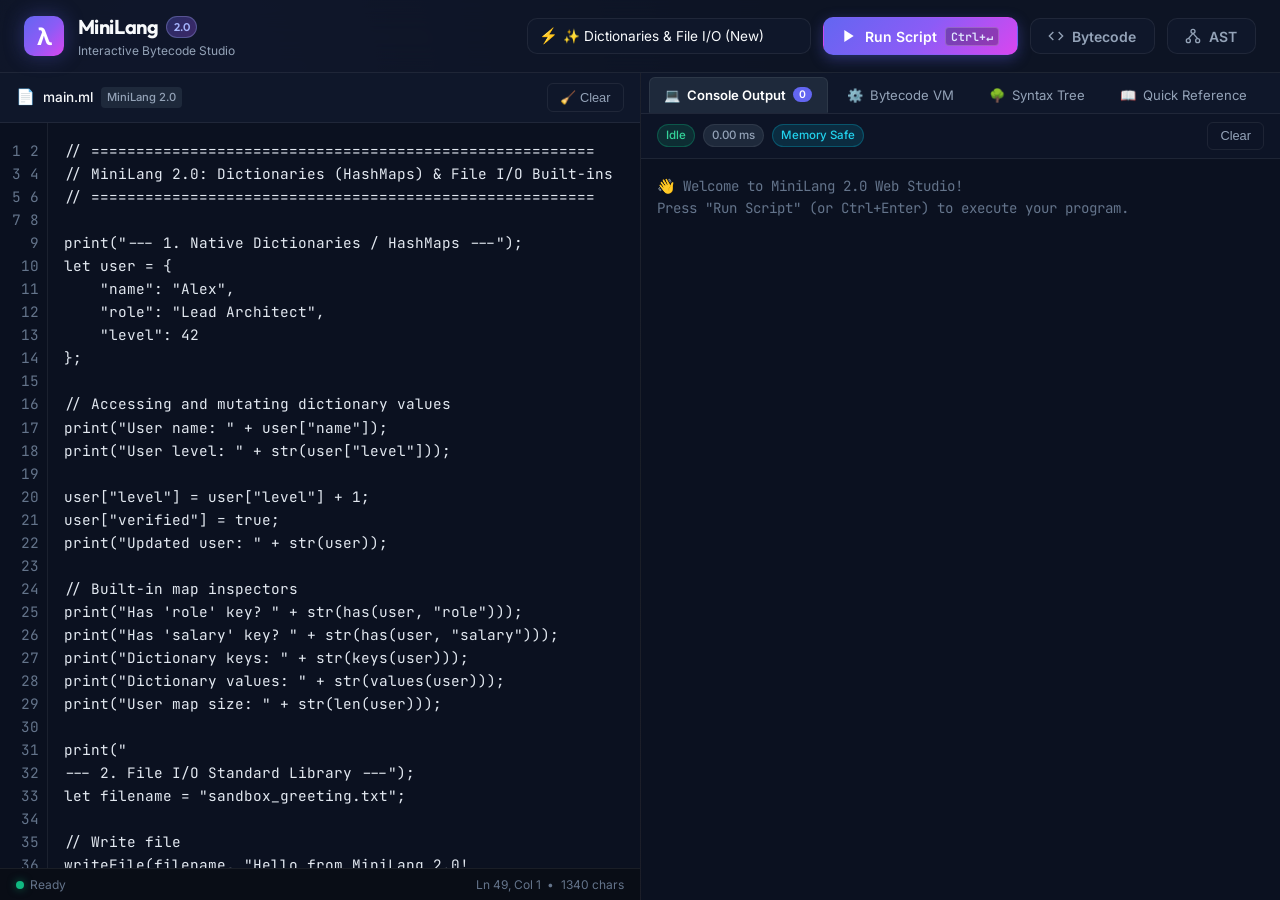
==== web/index.html @ 80417041 "Upgrade MiniLang 2.0: Compiler & VM pipeline, OOP, kid-friendly syntax, standard libraries, dictiona" ====
<!DOCTYPE html>
<html lang="en">
<head>
    <meta charset="UTF-8">
    <meta name="viewport" content="width=device-width, initial-scale=1.0">
    <title>MiniLang 2.0 Studio | Interactive Playground &amp; Visual VM</title>
    <meta name="description" content="Next-generation high-performance educational language playground. Featuring Python-like OOP, safe memory, kid-friendly English syntax, and bytecode VM.">
    <!-- Google Fonts -->
    <link rel="preconnect" href="https://fonts.googleapis.com">
    <link rel="preconnect" href="https://fonts.gstatic.com" crossorigin>
    <link href="https://fonts.googleapis.com/css2?family=Inter:wght@400;500;600;700&family=JetBrains+Mono:wght@400;500;600&family=Outfit:wght@500;600;700&display=swap" rel="stylesheet">
    <link rel="stylesheet" href="style.css">
</head>
<body>
    <div class="app-container">
        <!-- Header -->
        <header class="navbar">
            <div class="nav-brand">
                <div class="brand-icon">
                    <span>λ</span>
                </div>
                <div class="brand-info">
                    <span class="brand-title">MiniLang <span class="badge-version">2.0</span></span>
                    <span class="brand-subtitle">Interactive Bytecode Studio</span>
                </div>
            </div>

            <div class="nav-actions">
                <div class="preset-selector">
                    <label for="example-select" class="visually-hidden">Select Example</label>
                    <span class="selector-icon">⚡</span>
                    <select id="example-select" aria-label="Load code example">
                        <option value="dicts_fileio">✨ Dictionaries &amp; File I/O (New)</option>
                        <option value="try_catch">🛡️ Safe Try / Catch (New)</option>
                        <option value="multiline_str">📜 Multi-line Strings (New)</option>
                        <option value="kid_friendly">🧸 Kid-Friendly English Syntax</option>
                        <option value="oop_classes">🚀 Pythonic OOP &amp; Particles</option>
                        <option value="algorithms">⚡ High-Speed Algorithms &amp; Sort</option>
                        <option value="turtle_art">🎨 Turtle &amp; ASCII Canvas</option>
                    </select>
                </div>

                <button id="run-btn" class="btn btn-primary" title="Execute script (Ctrl+Enter)">
                    <svg class="btn-icon" viewBox="0 0 24 24" fill="currentColor">
                        <polygon points="5 3 19 12 5 21 5 3"></polygon>
                    </svg>
                    <span>Run Script</span>
                    <kbd class="shortcut-kbd">Ctrl+↵</kbd>
                </button>

                <button id="bytecode-btn" class="btn btn-secondary" title="Compile and view disassembled bytecode">
                    <svg class="btn-icon" viewBox="0 0 24 24" fill="none" stroke="currentColor" stroke-width="2">
                        <polyline points="16 18 22 12 16 6"></polyline>
                        <polyline points="8 6 2 12 8 18"></polyline>
                    </svg>
                    <span>Bytecode</span>
                </button>

                <button id="ast-btn" class="btn btn-secondary" title="View Abstract Syntax Tree">
                    <svg class="btn-icon" viewBox="0 0 24 24" fill="none" stroke="currentColor" stroke-width="2">
                        <circle cx="12" cy="5" r="3"></circle>
                        <circle cx="5" cy="19" r="3"></circle>
                        <circle cx="19" cy="19" r="3"></circle>
                        <line x1="12" y1="8" x2="5" y2="16"></line>
                        <line x1="12" y1="8" x2="19" y2="16"></line>
                    </svg>
                    <span>AST</span>
                </button>
            </div>
        </header>

        <!-- Main Workspace -->
        <main class="workspace">
            <!-- Left: Code Editor Pane -->
            <section class="editor-pane" aria-label="Code Editor">
                <div class="panel-header">
                    <div class="panel-title">
                        <span class="file-icon">📄</span>
                        <span id="active-filename">main.ml</span>
                        <span class="badge-lang">MiniLang 2.0</span>
                    </div>
                    <div class="panel-tools">
                        <button id="format-btn" class="icon-btn" title="Clear Code">
                            <span>🧹 Clear</span>
                        </button>
                    </div>
                </div>

                <div class="editor-wrapper">
                    <div class="line-numbers" id="line-numbers" aria-hidden="true">1</div>
                    <textarea id="code-editor" spellcheck="false" autocomplete="off" autocapitalize="off" placeholder="Write MiniLang code here..."></textarea>
                </div>

                <div class="editor-footer">
                    <div class="status-indicator">
                        <span class="status-dot"></span>
                        <span id="editor-status">Ready</span>
                    </div>
                    <div class="cursor-info">
                        <span id="cursor-pos">Ln 1, Col 1</span>
                        <span class="separator">•</span>
                        <span id="char-count">0 chars</span>
                    </div>
                </div>
            </section>

            <!-- Right: Output & Inspection Pane -->
            <section class="output-pane" aria-label="Console and Inspection">
                <div class="tab-bar">
                    <button class="tab-btn active" data-tab="console-view">
                        <span class="tab-icon">💻</span>
                        <span>Console Output</span>
                        <span id="output-badge" class="tab-badge">0</span>
                    </button>
                    <button class="tab-btn" data-tab="bytecode-view">
                        <span class="tab-icon">⚙️</span>
                        <span>Bytecode VM</span>
                    </button>
                    <button class="tab-btn" data-tab="ast-view">
                        <span class="tab-icon">🌳</span>
                        <span>Syntax Tree</span>
                    </button>
                    <button class="tab-btn" data-tab="cheat-view">
                        <span class="tab-icon">📖</span>
                        <span>Quick Reference</span>
                    </button>
                </div>

                <div class="tab-content">
                    <!-- Tab 1: Console View -->
                    <div id="console-view" class="tab-panel active">
                        <div class="console-toolbar">
                            <div class="metrics">
                                <span id="metric-status" class="metric-pill success">Idle</span>
                                <span id="metric-time" class="metric-pill">0.00 ms</span>
                                <span class="metric-pill info">Memory Safe</span>
                            </div>
                            <button id="clear-console-btn" class="icon-btn" title="Clear Console">
                                <span>Clear</span>
                            </button>
                        </div>
                        <pre id="console-output" class="terminal-view"><span class="terminal-intro">👋 Welcome to MiniLang 2.0 Web Studio!
Press "Run Script" (or Ctrl+Enter) to execute your program.</span></pre>
                    </div>

                    <!-- Tab 2: Bytecode Disassembly -->
                    <div id="bytecode-view" class="tab-panel">
                        <div class="console-toolbar">
                            <span class="panel-subtitle">Virtual Machine Instruction Disassembly</span>
                            <button id="copy-bytecode-btn" class="icon-btn" title="Copy Bytecode">Copy</button>
                        </div>
                        <pre id="bytecode-output" class="terminal-view code-font">// Click "Bytecode" or "Run" to view VM instructions.</pre>
                    </div>

                    <!-- Tab 3: AST View -->
                    <div id="ast-view" class="tab-panel">
                        <div class="console-toolbar">
                            <span class="panel-subtitle">Hierarchical Abstract Syntax Tree</span>
                            <button id="copy-ast-btn" class="icon-btn" title="Copy AST">Copy</button>
                        </div>
                        <pre id="ast-output" class="terminal-view code-font">// Click "AST" to inspect parsed AST statements.</pre>
                    </div>

                    <!-- Tab 4: Cheatsheet / Reference -->
                    <div id="cheat-view" class="tab-panel">
                        <div class="reference-content">
                            <h3>MiniLang 2.0 Syntax Quick Reference</h3>
                            <div class="reference-grid">
                                <div class="ref-card">
                                    <h4>Dictionaries (HashMaps)</h4>
                                    <code>let user = { "name": "Alice", "age": 20 };<br>user["role"] = "Admin";<br>print(has(user, "name"));<br>print(keys(user));</code>
                                    <button class="insert-snippet-btn" data-snippet="let user = { &quot;name&quot;: &quot;Alice&quot;, &quot;score&quot;: 100 };&#10;user[&quot;rank&quot;] = &quot;Pro&quot;;&#10;print(&quot;User keys: &quot; + str(keys(user)));&#10;print(&quot;Score: &quot; + str(user[&quot;score&quot;]));">Insert</button>
                                </div>

                                <div class="ref-card">
                                    <h4>Try / Catch Exception Handling</h4>
                                    <code>try {<br>&nbsp;&nbsp;let x = 10 / 0;<br>} catch (err) {<br>&nbsp;&nbsp;print("Caught error: " + err);<br>}</code>
                                    <button class="insert-snippet-btn" data-snippet="try {&#10;    let res = 10 / 0;&#10;} catch (e) {&#10;    print(&quot;Successfully caught error: &quot; + e);&#10;}">Insert</button>
                                </div>

                                <div class="ref-card">
                                    <h4>Multi-line Strings</h4>
                                    <code>let banner = """<br>╔═════════════════╗<br>║ MiniLang 2.0    ║<br>╚═════════════════╝<br>""";<br>print(banner);</code>
                                    <button class="insert-snippet-btn" data-snippet="let art = &quot;&quot;&quot;&#10;  /\_/\  &#10; ( o.o ) &#10;  > ^ <  &#10;&quot;&quot;&quot;;&#10;print(art);">Insert</button>
                                </div>

                                <div class="ref-card">
                                    <h4>Kid-Friendly English Syntax</h4>
                                    <code>let count = 0;<br>add 5 to count;<br>multiply count by 2;<br>repeat 3 times {<br>&nbsp;&nbsp;say "Hello!";<br>}</code>
                                    <button class="insert-snippet-btn" data-snippet="let score = 10;&#10;add 5 to score;&#10;multiply score by 2;&#10;show &quot;Final score: &quot; + str(score);&#10;repeat 3 times {&#10;    say &quot;MiniLang is fun!&quot;;&#10;}">Insert</button>
                                </div>

                                <div class="ref-card">
                                    <h4>Object-Oriented Classes</h4>
                                    <code>class Point {<br>&nbsp;&nbsp;init(x, y) {<br>&nbsp;&nbsp;&nbsp;&nbsp;this.x = x;<br>&nbsp;&nbsp;&nbsp;&nbsp;this.y = y;<br>&nbsp;&nbsp;}<br>&nbsp;&nbsp;show() {<br>&nbsp;&nbsp;&nbsp;&nbsp;print("(" + str(this.x) + ")");<br>&nbsp;&nbsp;}<br>}</code>
                                    <button class="insert-snippet-btn" data-snippet="class Robot {&#10;    init(name) {&#10;        this.name = name;&#10;        this.battery = 100;&#10;    }&#10;    work() {&#10;        this.battery = this.battery - 20;&#10;        print(this.name + &quot; worked! Battery: &quot; + str(this.battery));&#10;    }&#10;}&#10;let r = Robot(&quot;Robo1&quot;);&#10;r.work();">Insert</button>
                                </div>

                                <div class="ref-card">
                                    <h4>File I/O Built-ins</h4>
                                    <code>writeFile("test.txt", "Hello!");<br>let content = readFile("test.txt");<br>appendFile("test.txt", " World");<br>deleteFile("test.txt");</code>
                                    <button class="insert-snippet-btn" data-snippet="writeFile(&quot;demo.txt&quot;, &quot;Hello from MiniLang 2.0!\n&quot;);&#10;appendFile(&quot;demo.txt&quot;, &quot;Appended line.\n&quot;);&#10;print(readFile(&quot;demo.txt&quot;));&#10;deleteFile(&quot;demo.txt&quot;);">Insert</button>
                                </div>
                            </div>
                        </div>
                    </div>
                </div>
            </section>
        </main>
    </div>

    <script src="app.js"></script>
</body>
</html>
---- web/style.css ----
/* ==========================================================================
   MiniLang 2.0 Web Studio - Premium Modern Dark Design System
   Vanilla CSS with CSS Variables & Glassmorphism
   ========================================================================== */

:root {
    --bg-base: #090d16;
    --bg-surface: #0f172a;
    --bg-elevated: #1e293b;
    --bg-card: rgba(30, 41, 59, 0.7);
    --bg-glass: rgba(15, 23, 42, 0.75);

    --border-subtle: rgba(255, 255, 255, 0.07);
    --border-highlight: rgba(99, 102, 241, 0.35);

    --text-primary: #f8fafc;
    --text-secondary: #94a3b8;
    --text-muted: #64748b;

    --accent-primary: #6366f1;
    --accent-hover: #4f46e5;
    --accent-gradient: linear-gradient(135deg, #6366f1 0%, #8b5cf6 50%, #d946ef 100%);
    --accent-glow: rgba(99, 102, 241, 0.35);

    --color-success: #10b981;
    --color-warning: #f59e0b;
    --color-danger: #ef4444;
    --color-info: #06b6d4;

    --font-ui: 'Inter', -apple-system, BlinkMacSystemFont, 'Segoe UI', Roboto, sans-serif;
    --font-heading: 'Outfit', var(--font-ui);
    --font-code: 'JetBrains Mono', 'Fira Code', Menlo, Consolas, monospace;

    --radius-sm: 6px;
    --radius-md: 10px;
    --radius-lg: 14px;

    --transition-fast: 0.15s ease;
    --transition-normal: 0.25s cubic-bezier(0.4, 0, 0.2, 1);
}

* {
    box-sizing: border-box;
    margin: 0;
    padding: 0;
}

body {
    background-color: var(--bg-base);
    color: var(--text-primary);
    font-family: var(--font-ui);
    min-height: 100vh;
    display: flex;
    flex-direction: column;
    overflow-x: hidden;
    line-height: 1.5;
    -webkit-font-smoothing: antialiased;
}

.visually-hidden {
    position: absolute;
    width: 1px;
    height: 1px;
    padding: 0;
    margin: -1px;
    overflow: hidden;
    clip: rect(0, 0, 0, 0);
    border: 0;
}

/* App Container */
.app-container {
    display: flex;
    flex-direction: column;
    height: 100vh;
    background: radial-gradient(circle at 15% 10%, rgba(99, 102, 241, 0.12) 0%, transparent 45%),
                radial-gradient(circle at 85% 90%, rgba(217, 70, 239, 0.08) 0%, transparent 40%);
}

/* Navbar */
.navbar {
    display: flex;
    justify-content: space-between;
    align-items: center;
    padding: 0.75rem 1.5rem;
    background-color: var(--bg-glass);
    backdrop-filter: blur(16px);
    border-bottom: 1px solid var(--border-subtle);
    z-index: 100;
}

.nav-brand {
    display: flex;
    align-items: center;
    gap: 0.85rem;
}

.brand-icon {
    width: 40px;
    height: 40px;
    background: var(--accent-gradient);
    border-radius: var(--radius-md);
    display: flex;
    align-items: center;
    justify-content: center;
    box-shadow: 0 0 20px var(--accent-glow);
}

.brand-icon span {
    font-size: 1.5rem;
    font-weight: 700;
    color: #fff;
    font-family: var(--font-heading);
}

.brand-info {
    display: flex;
    flex-direction: column;
}

.brand-title {
    font-family: var(--font-heading);
    font-weight: 700;
    font-size: 1.25rem;
    letter-spacing: -0.02em;
    display: flex;
    align-items: center;
    gap: 0.5rem;
}

.badge-version {
    font-size: 0.7rem;
    font-weight: 600;
    padding: 2px 7px;
    border-radius: 12px;
    background: linear-gradient(135deg, rgba(99, 102, 241, 0.3), rgba(168, 85, 247, 0.3));
    color: #a5b4fc;
    border: 1px solid rgba(165, 180, 252, 0.3);
}

.brand-subtitle {
    font-size: 0.75rem;
    color: var(--text-secondary);
}

.nav-actions {
    display: flex;
    align-items: center;
    gap: 0.75rem;
}

/* Selector dropdown */
.preset-selector {
    position: relative;
    display: flex;
    align-items: center;
}

.selector-icon {
    position: absolute;
    left: 12px;
    pointer-events: none;
    font-size: 0.95rem;
}

#example-select {
    appearance: none;
    background-color: var(--bg-surface);
    border: 1px solid var(--border-subtle);
    color: var(--text-primary);
    padding: 0.55rem 2.2rem 0.55rem 2.2rem;
    border-radius: var(--radius-md);
    font-size: 0.85rem;
    font-family: var(--font-ui);
    cursor: pointer;
    outline: none;
    transition: var(--transition-fast);
}

#example-select:hover, #example-select:focus {
    border-color: var(--accent-primary);
    box-shadow: 0 0 10px var(--accent-glow);
}

/* Buttons */
.btn {
    display: inline-flex;
    align-items: center;
    gap: 0.5rem;
    padding: 0.55rem 1.1rem;
    border-radius: var(--radius-md);
    font-size: 0.875rem;
    font-weight: 600;
    font-family: var(--font-ui);
    cursor: pointer;
    border: 1px solid transparent;
    transition: var(--transition-normal);
    outline: none;
}

.btn-icon {
    width: 16px;
    height: 16px;
}

.btn-primary {
    background: var(--accent-gradient);
    color: #ffffff;
    box-shadow: 0 4px 14px rgba(99, 102, 241, 0.35);
}

.btn-primary:hover {
    transform: translateY(-1px);
    box-shadow: 0 6px 20px rgba(99, 102, 241, 0.5);
}

.btn-primary:active {
    transform: translateY(0);
}

.shortcut-kbd {
    background: rgba(0, 0, 0, 0.25);
    border: 1px solid rgba(255, 255, 255, 0.2);
    border-radius: 4px;
    padding: 1px 5px;
    font-size: 0.72rem;
    font-family: var(--font-code);
    color: #e0e7ff;
}

.btn-secondary {
    background-color: var(--bg-surface);
    color: var(--text-secondary);
    border-color: var(--border-subtle);
}

.btn-secondary:hover {
    background-color: var(--bg-elevated);
    color: var(--text-primary);
    border-color: rgba(255, 255, 255, 0.15);
}

.icon-btn {
    background: transparent;
    border: 1px solid var(--border-subtle);
    color: var(--text-secondary);
    padding: 0.35rem 0.75rem;
    border-radius: var(--radius-sm);
    font-size: 0.8rem;
    cursor: pointer;
    transition: var(--transition-fast);
}

.icon-btn:hover {
    background: var(--bg-elevated);
    color: var(--text-primary);
}

/* Workspace Layout */
.workspace {
    display: grid;
    grid-template-columns: 1fr 1fr;
    flex: 1;
    overflow: hidden;
    gap: 1px;
    background-color: var(--border-subtle);
}

/* Panels */
.editor-pane, .output-pane {
    display: flex;
    flex-direction: column;
    background-color: var(--bg-surface);
    overflow: hidden;
}

.panel-header {
    display: flex;
    justify-content: space-between;
    align-items: center;
    padding: 0.65rem 1rem;
    background-color: var(--bg-surface);
    border-bottom: 1px solid var(--border-subtle);
}

.panel-title {
    display: flex;
    align-items: center;
    gap: 0.5rem;
    font-size: 0.85rem;
    font-weight: 500;
}

.file-icon {
    font-size: 0.95rem;
}

.badge-lang {
    background-color: var(--bg-elevated);
    color: var(--text-secondary);
    font-size: 0.7rem;
    padding: 2px 6px;
    border-radius: 4px;
}

/* Editor Wrapper */
.editor-wrapper {
    display: flex;
    flex: 1;
    overflow: hidden;
    position: relative;
    background-color: #0b1120;
}

.line-numbers {
    width: 48px;
    padding: 1rem 0.5rem;
    text-align: right;
    font-family: var(--font-code);
    font-size: 0.9rem;
    line-height: 1.6;
    color: var(--text-muted);
    background-color: rgba(11, 17, 32, 0.8);
    border-right: 1px solid var(--border-subtle);
    user-select: none;
    overflow-y: hidden;
}

#code-editor {
    flex: 1;
    border: none;
    outline: none;
    resize: none;
    padding: 1rem;
    font-family: var(--font-code);
    font-size: 0.9rem;
    line-height: 1.6;
    background-color: transparent;
    color: #e2e8f0;
    white-space: pre;
    tab-size: 4;
    overflow: auto;
}

.editor-footer {
    display: flex;
    justify-content: space-between;
    align-items: center;
    padding: 0.4rem 1rem;
    background-color: var(--bg-base);
    border-top: 1px solid var(--border-subtle);
    font-size: 0.75rem;
    color: var(--text-muted);
}

.status-indicator {
    display: flex;
    align-items: center;
    gap: 0.4rem;
}

.status-dot {
    width: 8px;
    height: 8px;
    border-radius: 50%;
    background-color: var(--color-success);
    box-shadow: 0 0 8px rgba(16, 185, 129, 0.5);
}

.cursor-info {
    display: flex;
    align-items: center;
    gap: 0.4rem;
}

/* Tab Bar */
.tab-bar {
    display: flex;
    background-color: var(--bg-surface);
    border-bottom: 1px solid var(--border-subtle);
    padding: 0.25rem 0.5rem 0 0.5rem;
    gap: 0.25rem;
}

.tab-btn {
    display: flex;
    align-items: center;
    gap: 0.45rem;
    padding: 0.55rem 0.9rem;
    background: transparent;
    border: 1px solid transparent;
    border-bottom: none;
    border-radius: var(--radius-sm) var(--radius-sm) 0 0;
    color: var(--text-secondary);
    font-size: 0.82rem;
    font-family: var(--font-ui);
    cursor: pointer;
    transition: var(--transition-fast);
}

.tab-btn:hover {
    color: var(--text-primary);
    background-color: rgba(255, 255, 255, 0.03);
}

.tab-btn.active {
    color: #ffffff;
    background-color: var(--bg-elevated);
    border-color: var(--border-subtle);
    border-bottom: 1px solid var(--bg-elevated);
    font-weight: 600;
}

.tab-badge {
    background-color: var(--accent-primary);
    color: #fff;
    font-size: 0.65rem;
    padding: 1px 6px;
    border-radius: 10px;
}

/* Tab Content Panels */
.tab-content {
    flex: 1;
    overflow: hidden;
    position: relative;
    background-color: #0b1120;
}

.tab-panel {
    display: none;
    flex-direction: column;
    height: 100%;
    overflow: hidden;
}

.tab-panel.active {
    display: flex;
}

.console-toolbar {
    display: flex;
    justify-content: space-between;
    align-items: center;
    padding: 0.5rem 1rem;
    background-color: rgba(15, 23, 42, 0.6);
    border-bottom: 1px solid var(--border-subtle);
}

.panel-subtitle {
    font-size: 0.8rem;
    color: var(--text-secondary);
}

.metrics {
    display: flex;
    gap: 0.5rem;
}

.metric-pill {
    font-size: 0.72rem;
    font-weight: 500;
    padding: 2px 8px;
    border-radius: 12px;
    background-color: var(--bg-elevated);
    color: var(--text-secondary);
    border: 1px solid var(--border-subtle);
}

.metric-pill.success {
    background-color: rgba(16, 185, 129, 0.15);
    color: #34d399;
    border-color: rgba(16, 185, 129, 0.3);
}

.metric-pill.error {
    background-color: rgba(239, 68, 68, 0.15);
    color: #f87171;
    border-color: rgba(239, 68, 68, 0.3);
}

.metric-pill.info {
    background-color: rgba(6, 182, 212, 0.15);
    color: #22d3ee;
    border-color: rgba(6, 182, 212, 0.3);
}

/* Terminal & Code Views */
.terminal-view {
    flex: 1;
    padding: 1rem;
    margin: 0;
    font-family: var(--font-code);
    font-size: 0.88rem;
    line-height: 1.6;
    overflow-y: auto;
    color: #e2e8f0;
    white-space: pre-wrap;
    word-break: break-word;
}

.terminal-intro {
    color: var(--text-muted);
}

.terminal-success {
    color: #38bdf8;
}

.terminal-error {
    color: #f87171;
    background-color: rgba(239, 68, 68, 0.1);
    padding: 0.5rem;
    border-radius: var(--radius-sm);
    border-left: 3px solid #ef4444;
}

/* Reference Content */
.reference-content {
    flex: 1;
    padding: 1.25rem;
    overflow-y: auto;
}

.reference-content h3 {
    font-family: var(--font-heading);
    font-size: 1.15rem;
    margin-bottom: 1rem;
    color: var(--text-primary);
}

.reference-grid {
    display: grid;
    grid-template-columns: repeat(auto-fill, minmax(260px, 1fr));
    gap: 1rem;
}

.ref-card {
    background-color: var(--bg-card);
    border: 1px solid var(--border-subtle);
    border-radius: var(--radius-md);
    padding: 1rem;
    display: flex;
    flex-direction: column;
    justify-content: space-between;
    transition: var(--transition-fast);
}

.ref-card:hover {
    border-color: var(--border-highlight);
    transform: translateY(-2px);
    box-shadow: 0 4px 12px rgba(0, 0, 0, 0.2);
}

.ref-card h4 {
    font-size: 0.9rem;
    color: #a5b4fc;
    margin-bottom: 0.5rem;
}

.ref-card code {
    display: block;
    font-family: var(--font-code);
    font-size: 0.78rem;
    line-height: 1.5;
    background-color: rgba(11, 17, 32, 0.9);
    padding: 0.6rem;
    border-radius: var(--radius-sm);
    color: #cbd5e1;
    margin-bottom: 0.75rem;
}

.insert-snippet-btn {
    align-self: flex-start;
    background-color: var(--bg-elevated);
    border: 1px solid var(--border-subtle);
    color: var(--text-secondary);
    padding: 0.3rem 0.7rem;
    border-radius: var(--radius-sm);
    font-size: 0.75rem;
    font-weight: 500;
    cursor: pointer;
    transition: var(--transition-fast);
}

.insert-snippet-btn:hover {
    background-color: var(--accent-primary);
    color: #fff;
    border-color: var(--accent-primary);
}

/* Responsive adjustments */
@media (max-width: 900px) {
    .workspace {
        grid-template-columns: 1fr;
        grid-template-rows: 1fr 1fr;
    }
}
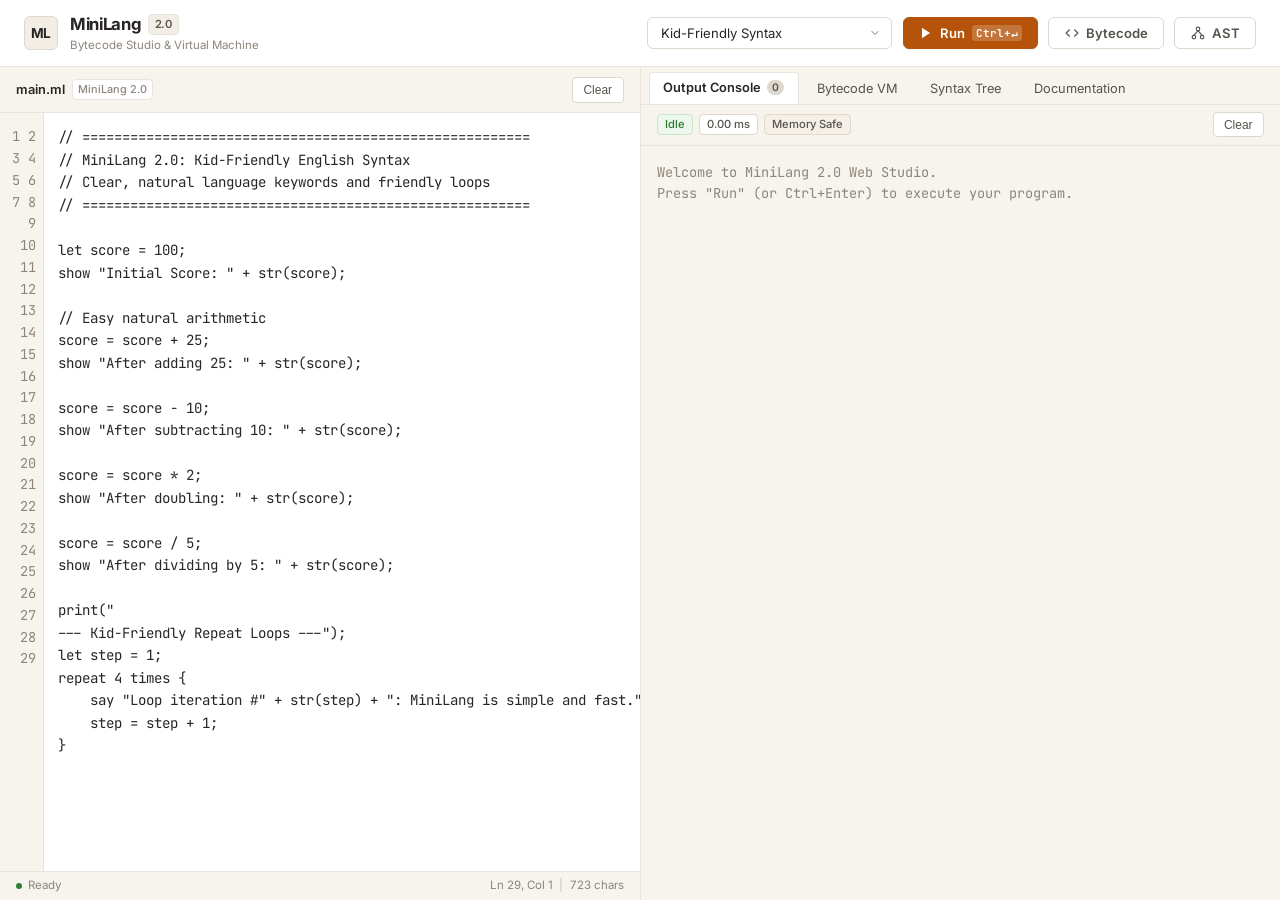
==== commit 573608ad: "Refactor Web Studio UI: soft light warm palette, flat colors, removed emojis and dictionaries dropdo" ====
--- a/web/index.html
+++ b/web/index.html
@@ -3,12 +3,12 @@
 <head>
     <meta charset="UTF-8">
     <meta name="viewport" content="width=device-width, initial-scale=1.0">
-    <title>MiniLang 2.0 Studio | Interactive Playground &amp; Visual VM</title>
-    <meta name="description" content="Next-generation high-performance educational language playground. Featuring Python-like OOP, safe memory, kid-friendly English syntax, and bytecode VM.">
+    <title>MiniLang 2.0 Studio | Language Workbench &amp; Virtual Machine</title>
+    <meta name="description" content="Professional lightweight programming language workbench. Features bytecode compiler, stack virtual machine, object-oriented runtime, and interactive editor.">
     <!-- Google Fonts -->
     <link rel="preconnect" href="https://fonts.googleapis.com">
     <link rel="preconnect" href="https://fonts.gstatic.com" crossorigin>
-    <link href="https://fonts.googleapis.com/css2?family=Inter:wght@400;500;600;700&family=JetBrains+Mono:wght@400;500;600&family=Outfit:wght@500;600;700&display=swap" rel="stylesheet">
+    <link href="https://fonts.googleapis.com/css2?family=Inter:wght@400;500;600;700&family=JetBrains+Mono:wght@400;500;600&display=swap" rel="stylesheet">
     <link rel="stylesheet" href="style.css">
 </head>
 <body>
@@ -17,26 +17,24 @@
         <header class="navbar">
             <div class="nav-brand">
                 <div class="brand-icon">
-                    <span>λ</span>
+                    <span>ML</span>
                 </div>
                 <div class="brand-info">
                     <span class="brand-title">MiniLang <span class="badge-version">2.0</span></span>
-                    <span class="brand-subtitle">Interactive Bytecode Studio</span>
+                    <span class="brand-subtitle">Bytecode Studio &amp; Virtual Machine</span>
                 </div>
             </div>
 
             <div class="nav-actions">
                 <div class="preset-selector">
                     <label for="example-select" class="visually-hidden">Select Example</label>
-                    <span class="selector-icon">⚡</span>
                     <select id="example-select" aria-label="Load code example">
-                        <option value="dicts_fileio">✨ Dictionaries &amp; File I/O (New)</option>
-                        <option value="try_catch">🛡️ Safe Try / Catch (New)</option>
-                        <option value="multiline_str">📜 Multi-line Strings (New)</option>
-                        <option value="kid_friendly">🧸 Kid-Friendly English Syntax</option>
-                        <option value="oop_classes">🚀 Pythonic OOP &amp; Particles</option>
-                        <option value="algorithms">⚡ High-Speed Algorithms &amp; Sort</option>
-                        <option value="turtle_art">🎨 Turtle &amp; ASCII Canvas</option>
+                        <option value="kid_friendly">Kid-Friendly Syntax</option>
+                        <option value="oop_classes">Object-Oriented Classes</option>
+                        <option value="algorithms">High-Speed Algorithms</option>
+                        <option value="try_catch">Exception Handling (Try / Catch)</option>
+                        <option value="multiline_str">Multi-line Strings</option>
+                        <option value="turtle_art">ASCII Canvas &amp; Shapes</option>
                     </select>
                 </div>
 
@@ -44,7 +42,7 @@
                     <svg class="btn-icon" viewBox="0 0 24 24" fill="currentColor">
                         <polygon points="5 3 19 12 5 21 5 3"></polygon>
                     </svg>
-                    <span>Run Script</span>
+                    <span>Run</span>
                     <kbd class="shortcut-kbd">Ctrl+↵</kbd>
                 </button>
 
@@ -75,13 +73,12 @@
             <section class="editor-pane" aria-label="Code Editor">
                 <div class="panel-header">
                     <div class="panel-title">
-                        <span class="file-icon">📄</span>
-                        <span id="active-filename">main.ml</span>
+                        <span class="file-label">main.ml</span>
                         <span class="badge-lang">MiniLang 2.0</span>
                     </div>
                     <div class="panel-tools">
                         <button id="format-btn" class="icon-btn" title="Clear Code">
-                            <span>🧹 Clear</span>
+                            <span>Clear</span>
                         </button>
                     </div>
                 </div>
@@ -98,7 +95,7 @@
                     </div>
                     <div class="cursor-info">
                         <span id="cursor-pos">Ln 1, Col 1</span>
-                        <span class="separator">•</span>
+                        <span class="separator">|</span>
                         <span id="char-count">0 chars</span>
                     </div>
                 </div>
@@ -108,21 +105,17 @@
             <section class="output-pane" aria-label="Console and Inspection">
                 <div class="tab-bar">
                     <button class="tab-btn active" data-tab="console-view">
-                        <span class="tab-icon">💻</span>
-                        <span>Console Output</span>
+                        <span>Output Console</span>
                         <span id="output-badge" class="tab-badge">0</span>
                     </button>
                     <button class="tab-btn" data-tab="bytecode-view">
-                        <span class="tab-icon">⚙️</span>
                         <span>Bytecode VM</span>
                     </button>
                     <button class="tab-btn" data-tab="ast-view">
-                        <span class="tab-icon">🌳</span>
                         <span>Syntax Tree</span>
                     </button>
                     <button class="tab-btn" data-tab="cheat-view">
-                        <span class="tab-icon">📖</span>
-                        <span>Quick Reference</span>
+                        <span>Documentation</span>
                     </button>
                 </div>
 
@@ -139,8 +132,8 @@
                                 <span>Clear</span>
                             </button>
                         </div>
-                        <pre id="console-output" class="terminal-view"><span class="terminal-intro">👋 Welcome to MiniLang 2.0 Web Studio!
-Press "Run Script" (or Ctrl+Enter) to execute your program.</span></pre>
+                        <pre id="console-output" class="terminal-view"><span class="terminal-intro">Welcome to MiniLang 2.0 Web Studio.
+Press "Run" (or Ctrl+Enter) to execute your program.</span></pre>
                     </div>
 
                     <!-- Tab 2: Bytecode Disassembly -->
@@ -164,42 +157,42 @@
                     <!-- Tab 4: Cheatsheet / Reference -->
                     <div id="cheat-view" class="tab-panel">
                         <div class="reference-content">
-                            <h3>MiniLang 2.0 Syntax Quick Reference</h3>
+                            <h3>MiniLang 2.0 Syntax Reference</h3>
                             <div class="reference-grid">
                                 <div class="ref-card">
-                                    <h4>Dictionaries (HashMaps)</h4>
-                                    <code>let user = { "name": "Alice", "age": 20 };<br>user["role"] = "Admin";<br>print(has(user, "name"));<br>print(keys(user));</code>
-                                    <button class="insert-snippet-btn" data-snippet="let user = { &quot;name&quot;: &quot;Alice&quot;, &quot;score&quot;: 100 };&#10;user[&quot;rank&quot;] = &quot;Pro&quot;;&#10;print(&quot;User keys: &quot; + str(keys(user)));&#10;print(&quot;Score: &quot; + str(user[&quot;score&quot;]));">Insert</button>
+                                    <h4>Kid-Friendly English Syntax</h4>
+                                    <code>score = 10;<br>score = score + 5;<br>score = score * 2;<br>show "Final: " + str(score);<br>repeat 3 times {<br>&nbsp;&nbsp;say "Hello";<br>}</code>
+                                    <button class="insert-snippet-btn" data-snippet="score = 10;&#10;score = score + 5;&#10;score = score * 2;&#10;show &quot;Final score: &quot; + str(score);&#10;repeat 3 times {&#10;    say &quot;MiniLang is simple and fast.&quot;;&#10;}">Insert Snippet</button>
+                                </div>
+
+                                <div class="ref-card">
+                                    <h4>Object-Oriented Classes</h4>
+                                    <code>class Point {<br>&nbsp;&nbsp;init(x, y) {<br>&nbsp;&nbsp;&nbsp;&nbsp;this.x = x;<br>&nbsp;&nbsp;&nbsp;&nbsp;this.y = y;<br>&nbsp;&nbsp;}<br>&nbsp;&nbsp;show() {<br>&nbsp;&nbsp;&nbsp;&nbsp;print("(" + str(this.x) + ")");<br>&nbsp;&nbsp;}<br>}</code>
+                                    <button class="insert-snippet-btn" data-snippet="class Vector {&#10;    init(x, y) {&#10;        this.x = x;&#10;        this.y = y;&#10;    }&#10;    length() {&#10;        return sqrt(this.x * this.x + this.y * this.y);&#10;    }&#10;}&#10;let v = Vector(3, 4);&#10;print(&quot;Length: &quot; + str(v.length()));">Insert Snippet</button>
                                 </div>
 
                                 <div class="ref-card">
                                     <h4>Try / Catch Exception Handling</h4>
                                     <code>try {<br>&nbsp;&nbsp;let x = 10 / 0;<br>} catch (err) {<br>&nbsp;&nbsp;print("Caught error: " + err);<br>}</code>
-                                    <button class="insert-snippet-btn" data-snippet="try {&#10;    let res = 10 / 0;&#10;} catch (e) {&#10;    print(&quot;Successfully caught error: &quot; + e);&#10;}">Insert</button>
+                                    <button class="insert-snippet-btn" data-snippet="try {&#10;    let res = 10 / 0;&#10;} catch (e) {&#10;    print(&quot;Successfully handled error: &quot; + e);&#10;}">Insert Snippet</button>
                                 </div>
 
                                 <div class="ref-card">
                                     <h4>Multi-line Strings</h4>
-                                    <code>let banner = """<br>╔═════════════════╗<br>║ MiniLang 2.0    ║<br>╚═════════════════╝<br>""";<br>print(banner);</code>
-                                    <button class="insert-snippet-btn" data-snippet="let art = &quot;&quot;&quot;&#10;  /\_/\  &#10; ( o.o ) &#10;  > ^ <  &#10;&quot;&quot;&quot;;&#10;print(art);">Insert</button>
-                                </div>
-
-                                <div class="ref-card">
-                                    <h4>Kid-Friendly English Syntax</h4>
-                                    <code>let count = 0;<br>add 5 to count;<br>multiply count by 2;<br>repeat 3 times {<br>&nbsp;&nbsp;say "Hello!";<br>}</code>
-                                    <button class="insert-snippet-btn" data-snippet="let score = 10;&#10;add 5 to score;&#10;multiply score by 2;&#10;show &quot;Final score: &quot; + str(score);&#10;repeat 3 times {&#10;    say &quot;MiniLang is fun!&quot;;&#10;}">Insert</button>
-                                </div>
-
-                                <div class="ref-card">
-                                    <h4>Object-Oriented Classes</h4>
-                                    <code>class Point {<br>&nbsp;&nbsp;init(x, y) {<br>&nbsp;&nbsp;&nbsp;&nbsp;this.x = x;<br>&nbsp;&nbsp;&nbsp;&nbsp;this.y = y;<br>&nbsp;&nbsp;}<br>&nbsp;&nbsp;show() {<br>&nbsp;&nbsp;&nbsp;&nbsp;print("(" + str(this.x) + ")");<br>&nbsp;&nbsp;}<br>}</code>
-                                    <button class="insert-snippet-btn" data-snippet="class Robot {&#10;    init(name) {&#10;        this.name = name;&#10;        this.battery = 100;&#10;    }&#10;    work() {&#10;        this.battery = this.battery - 20;&#10;        print(this.name + &quot; worked! Battery: &quot; + str(this.battery));&#10;    }&#10;}&#10;let r = Robot(&quot;Robo1&quot;);&#10;r.work();">Insert</button>
-                                </div>
-
-                                <div class="ref-card">
-                                    <h4>File I/O Built-ins</h4>
-                                    <code>writeFile("test.txt", "Hello!");<br>let content = readFile("test.txt");<br>appendFile("test.txt", " World");<br>deleteFile("test.txt");</code>
-                                    <button class="insert-snippet-btn" data-snippet="writeFile(&quot;demo.txt&quot;, &quot;Hello from MiniLang 2.0!\n&quot;);&#10;appendFile(&quot;demo.txt&quot;, &quot;Appended line.\n&quot;);&#10;print(readFile(&quot;demo.txt&quot;));&#10;deleteFile(&quot;demo.txt&quot;);">Insert</button>
+                                    <code>let banner = """<br>+-----------------+<br>| MiniLang 2.0    |<br>+-----------------+<br>""";<br>print(banner);</code>
+                                    <button class="insert-snippet-btn" data-snippet="let text = &quot;&quot;&quot;&#10;MiniLang 2.0:&#10;  - High-performance bytecode compiler&#10;  - Stack virtual machine&#10;  - Memory-safe execution&#10;&quot;&quot;&quot;;&#10;print(text);">Insert Snippet</button>
+                                </div>
+
+                                <div class="ref-card">
+                                    <h4>Algorithms and Sorting</h4>
+                                    <code>let nums = [5, 2, 8, 1, 9];<br>let sorted = sort(nums);<br>print(sorted);</code>
+                                    <button class="insert-snippet-btn" data-snippet="let data = [42, 17, 88, 3, 99, 12];&#10;print(&quot;Original: &quot; + str(data));&#10;print(&quot;Sorted:   &quot; + str(sort(data)));&#10;print(&quot;Median:   &quot; + str(median(data)));">Insert Snippet</button>
+                                </div>
+
+                                <div class="ref-card">
+                                    <h4>Mathematical Built-ins</h4>
+                                    <code>let r = sqrt(144);<br>let p = pow(2, 8);<br>print(r);<br>print(p);</code>
+                                    <button class="insert-snippet-btn" data-snippet="print(&quot;Square root of 256: &quot; + str(sqrt(256)));&#10;print(&quot;2 to power 10:      &quot; + str(pow(2, 10)));&#10;print(&quot;Round 3.84:         &quot; + str(round(3.84)));">Insert Snippet</button>
                                 </div>
                             </div>
                         </div>
--- a/web/style.css
+++ b/web/style.css
@@ -1,42 +1,55 @@
 /* ==========================================================================
-   MiniLang 2.0 Web Studio - Premium Modern Dark Design System
-   Vanilla CSS with CSS Variables & Glassmorphism
+   MiniLang 2.0 Web Studio - Professional Light Warm Design System
+   Soft tone warm palette, solid flat colors, zero gradients or glow effects
    ========================================================================== */
 
 :root {
-    --bg-base: #090d16;
-    --bg-surface: #0f172a;
-    --bg-elevated: #1e293b;
-    --bg-card: rgba(30, 41, 59, 0.7);
-    --bg-glass: rgba(15, 23, 42, 0.75);
-
-    --border-subtle: rgba(255, 255, 255, 0.07);
-    --border-highlight: rgba(99, 102, 241, 0.35);
-
-    --text-primary: #f8fafc;
-    --text-secondary: #94a3b8;
-    --text-muted: #64748b;
-
-    --accent-primary: #6366f1;
-    --accent-hover: #4f46e5;
-    --accent-gradient: linear-gradient(135deg, #6366f1 0%, #8b5cf6 50%, #d946ef 100%);
-    --accent-glow: rgba(99, 102, 241, 0.35);
-
-    --color-success: #10b981;
-    --color-warning: #f59e0b;
-    --color-danger: #ef4444;
-    --color-info: #06b6d4;
-
+    /* Warm Soft Palette */
+    --bg-base: #fbf9f6;
+    --bg-surface: #ffffff;
+    --bg-subtle: #f7f4ee;
+    --bg-elevated: #f2eee6;
+    --bg-card: #ffffff;
+
+    --border-subtle: #e8e4dc;
+    --border-medium: #ddd7cd;
+    --border-strong: #c8c0b2;
+
+    --text-primary: #292524;
+    --text-secondary: #57534e;
+    --text-muted: #8c857b;
+
+    /* Solid Warm Terracotta / Bronze Accent (NO Gradients) */
+    --accent-primary: #b45309;
+    --accent-hover: #92400e;
+    --accent-subtle: #fef3c7;
+    --accent-text: #78350f;
+
+    /* Clean Status Colors (Solid) */
+    --color-success-bg: #edf7ed;
+    --color-success-text: #2e7d32;
+    --color-success-border: #c8e6c9;
+
+    --color-error-bg: #fef2f2;
+    --color-error-text: #b91c1c;
+    --color-error-border: #fecaca;
+
+    --color-info-bg: #f4f0e8;
+    --color-info-text: #57534e;
+    --color-info-border: #e0d8cb;
+
+    /* Typography */
     --font-ui: 'Inter', -apple-system, BlinkMacSystemFont, 'Segoe UI', Roboto, sans-serif;
-    --font-heading: 'Outfit', var(--font-ui);
     --font-code: 'JetBrains Mono', 'Fira Code', Menlo, Consolas, monospace;
 
-    --radius-sm: 6px;
-    --radius-md: 10px;
-    --radius-lg: 14px;
+    --radius-sm: 4px;
+    --radius-md: 6px;
+    --radius-lg: 8px;
+
+    --shadow-subtle: 0 1px 2px rgba(0, 0, 0, 0.05);
+    --shadow-card: 0 1px 3px rgba(0, 0, 0, 0.06), 0 1px 2px rgba(0, 0, 0, 0.04);
 
     --transition-fast: 0.15s ease;
-    --transition-normal: 0.25s cubic-bezier(0.4, 0, 0.2, 1);
 }
 
 * {
@@ -73,8 +86,7 @@
     display: flex;
     flex-direction: column;
     height: 100vh;
-    background: radial-gradient(circle at 15% 10%, rgba(99, 102, 241, 0.12) 0%, transparent 45%),
-                radial-gradient(circle at 85% 90%, rgba(217, 70, 239, 0.08) 0%, transparent 40%);
+    background-color: var(--bg-base);
 }
 
 /* Navbar */
@@ -83,8 +95,7 @@
     justify-content: space-between;
     align-items: center;
     padding: 0.75rem 1.5rem;
-    background-color: var(--bg-glass);
-    backdrop-filter: blur(16px);
+    background-color: var(--bg-surface);
     border-bottom: 1px solid var(--border-subtle);
     z-index: 100;
 }
@@ -92,25 +103,25 @@
 .nav-brand {
     display: flex;
     align-items: center;
-    gap: 0.85rem;
+    gap: 0.75rem;
 }
 
 .brand-icon {
-    width: 40px;
-    height: 40px;
-    background: var(--accent-gradient);
+    width: 34px;
+    height: 34px;
+    background-color: var(--bg-elevated);
+    border: 1px solid var(--border-medium);
     border-radius: var(--radius-md);
     display: flex;
     align-items: center;
     justify-content: center;
-    box-shadow: 0 0 20px var(--accent-glow);
 }
 
 .brand-icon span {
-    font-size: 1.5rem;
+    font-size: 0.85rem;
     font-weight: 700;
-    color: #fff;
-    font-family: var(--font-heading);
+    color: var(--text-primary);
+    letter-spacing: -0.03em;
 }
 
 .brand-info {
@@ -119,34 +130,34 @@
 }
 
 .brand-title {
-    font-family: var(--font-heading);
     font-weight: 700;
-    font-size: 1.25rem;
+    font-size: 1.05rem;
     letter-spacing: -0.02em;
-    display: flex;
-    align-items: center;
-    gap: 0.5rem;
+    color: var(--text-primary);
+    display: flex;
+    align-items: center;
+    gap: 0.4rem;
 }
 
 .badge-version {
     font-size: 0.7rem;
     font-weight: 600;
-    padding: 2px 7px;
-    border-radius: 12px;
-    background: linear-gradient(135deg, rgba(99, 102, 241, 0.3), rgba(168, 85, 247, 0.3));
-    color: #a5b4fc;
-    border: 1px solid rgba(165, 180, 252, 0.3);
+    padding: 1px 6px;
+    border-radius: var(--radius-sm);
+    background-color: var(--bg-elevated);
+    color: var(--text-secondary);
+    border: 1px solid var(--border-subtle);
 }
 
 .brand-subtitle {
-    font-size: 0.75rem;
-    color: var(--text-secondary);
+    font-size: 0.72rem;
+    color: var(--text-muted);
 }
 
 .nav-actions {
     display: flex;
     align-items: center;
-    gap: 0.75rem;
+    gap: 0.65rem;
 }
 
 /* Selector dropdown */
@@ -156,104 +167,104 @@
     align-items: center;
 }
 
-.selector-icon {
-    position: absolute;
-    left: 12px;
-    pointer-events: none;
-    font-size: 0.95rem;
-}
-
 #example-select {
     appearance: none;
     background-color: var(--bg-surface);
-    border: 1px solid var(--border-subtle);
-    color: var(--text-primary);
-    padding: 0.55rem 2.2rem 0.55rem 2.2rem;
+    border: 1px solid var(--border-medium);
+    color: var(--text-primary);
+    padding: 0.45rem 1.75rem 0.45rem 0.85rem;
     border-radius: var(--radius-md);
-    font-size: 0.85rem;
+    font-size: 0.82rem;
     font-family: var(--font-ui);
     cursor: pointer;
     outline: none;
     transition: var(--transition-fast);
-}
-
-#example-select:hover, #example-select:focus {
+    background-image: url("data:image/svg+xml,%3Csvg xmlns='http://www.w3.org/2000/svg' width='12' height='12' viewBox='0 0 24 24' fill='none' stroke='%2378716c' stroke-width='2' stroke-linecap='round' stroke-linejoin='round'%3E%3Cpolyline points='6 9 12 15 18 9'%3E%3C/polyline%3E%3C/svg%3E");
+    background-repeat: no-repeat;
+    background-position: right 0.65rem center;
+}
+
+#example-select:hover {
+    border-color: var(--border-strong);
+}
+
+#example-select:focus {
     border-color: var(--accent-primary);
-    box-shadow: 0 0 10px var(--accent-glow);
 }
 
 /* Buttons */
 .btn {
     display: inline-flex;
     align-items: center;
-    gap: 0.5rem;
-    padding: 0.55rem 1.1rem;
+    gap: 0.45rem;
+    padding: 0.45rem 0.95rem;
     border-radius: var(--radius-md);
-    font-size: 0.875rem;
+    font-size: 0.82rem;
     font-weight: 600;
     font-family: var(--font-ui);
     cursor: pointer;
     border: 1px solid transparent;
-    transition: var(--transition-normal);
+    transition: var(--transition-fast);
     outline: none;
 }
 
 .btn-icon {
-    width: 16px;
-    height: 16px;
+    width: 14px;
+    height: 14px;
 }
 
 .btn-primary {
-    background: var(--accent-gradient);
+    background-color: var(--accent-primary);
     color: #ffffff;
-    box-shadow: 0 4px 14px rgba(99, 102, 241, 0.35);
+    border-color: var(--accent-primary);
+    box-shadow: var(--shadow-subtle);
 }
 
 .btn-primary:hover {
-    transform: translateY(-1px);
-    box-shadow: 0 6px 20px rgba(99, 102, 241, 0.5);
+    background-color: var(--accent-hover);
+    border-color: var(--accent-hover);
 }
 
 .btn-primary:active {
-    transform: translateY(0);
+    transform: translateY(1px);
 }
 
 .shortcut-kbd {
-    background: rgba(0, 0, 0, 0.25);
-    border: 1px solid rgba(255, 255, 255, 0.2);
-    border-radius: 4px;
-    padding: 1px 5px;
-    font-size: 0.72rem;
+    background: rgba(255, 255, 255, 0.2);
+    border-radius: 3px;
+    padding: 1px 4px;
+    font-size: 0.68rem;
     font-family: var(--font-code);
-    color: #e0e7ff;
+    color: #ffffff;
 }
 
 .btn-secondary {
     background-color: var(--bg-surface);
     color: var(--text-secondary);
-    border-color: var(--border-subtle);
+    border-color: var(--border-medium);
 }
 
 .btn-secondary:hover {
-    background-color: var(--bg-elevated);
-    color: var(--text-primary);
-    border-color: rgba(255, 255, 255, 0.15);
+    background-color: var(--bg-subtle);
+    color: var(--text-primary);
+    border-color: var(--border-strong);
 }
 
 .icon-btn {
-    background: transparent;
-    border: 1px solid var(--border-subtle);
+    background-color: var(--bg-surface);
+    border: 1px solid var(--border-medium);
     color: var(--text-secondary);
-    padding: 0.35rem 0.75rem;
+    padding: 0.3rem 0.65rem;
     border-radius: var(--radius-sm);
-    font-size: 0.8rem;
+    font-size: 0.75rem;
     cursor: pointer;
     transition: var(--transition-fast);
 }
 
 .icon-btn:hover {
-    background: var(--bg-elevated);
-    color: var(--text-primary);
+    background-color: var(--bg-subtle);
+    color: var(--text-primary);
+    border-color: var(--border-strong);
 }
 
 /* Workspace Layout */
@@ -278,29 +289,31 @@
     display: flex;
     justify-content: space-between;
     align-items: center;
-    padding: 0.65rem 1rem;
-    background-color: var(--bg-surface);
+    padding: 0.55rem 1rem;
+    background-color: var(--bg-subtle);
     border-bottom: 1px solid var(--border-subtle);
 }
 
 .panel-title {
     display: flex;
     align-items: center;
-    gap: 0.5rem;
-    font-size: 0.85rem;
+    gap: 0.45rem;
+    font-size: 0.8rem;
     font-weight: 500;
 }
 
-.file-icon {
-    font-size: 0.95rem;
+.file-label {
+    font-weight: 600;
+    color: var(--text-primary);
 }
 
 .badge-lang {
-    background-color: var(--bg-elevated);
-    color: var(--text-secondary);
-    font-size: 0.7rem;
-    padding: 2px 6px;
-    border-radius: 4px;
+    background-color: var(--bg-surface);
+    border: 1px solid var(--border-subtle);
+    color: var(--text-muted);
+    font-size: 0.68rem;
+    padding: 1px 5px;
+    border-radius: var(--radius-sm);
 }
 
 /* Editor Wrapper */
@@ -309,18 +322,18 @@
     flex: 1;
     overflow: hidden;
     position: relative;
-    background-color: #0b1120;
+    background-color: #ffffff;
 }
 
 .line-numbers {
-    width: 48px;
-    padding: 1rem 0.5rem;
+    width: 44px;
+    padding: 0.85rem 0.45rem;
     text-align: right;
     font-family: var(--font-code);
-    font-size: 0.9rem;
+    font-size: 0.85rem;
     line-height: 1.6;
     color: var(--text-muted);
-    background-color: rgba(11, 17, 32, 0.8);
+    background-color: var(--bg-subtle);
     border-right: 1px solid var(--border-subtle);
     user-select: none;
     overflow-y: hidden;
@@ -331,12 +344,12 @@
     border: none;
     outline: none;
     resize: none;
-    padding: 1rem;
+    padding: 0.85rem;
     font-family: var(--font-code);
-    font-size: 0.9rem;
+    font-size: 0.88rem;
     line-height: 1.6;
     background-color: transparent;
-    color: #e2e8f0;
+    color: var(--text-primary);
     white-space: pre;
     tab-size: 4;
     overflow: auto;
@@ -346,53 +359,56 @@
     display: flex;
     justify-content: space-between;
     align-items: center;
-    padding: 0.4rem 1rem;
-    background-color: var(--bg-base);
+    padding: 0.35rem 1rem;
+    background-color: var(--bg-subtle);
     border-top: 1px solid var(--border-subtle);
-    font-size: 0.75rem;
+    font-size: 0.72rem;
     color: var(--text-muted);
 }
 
 .status-indicator {
     display: flex;
     align-items: center;
+    gap: 0.35rem;
+}
+
+.status-dot {
+    width: 6px;
+    height: 6px;
+    border-radius: 50%;
+    background-color: var(--color-success-text);
+}
+
+.cursor-info {
+    display: flex;
+    align-items: center;
     gap: 0.4rem;
 }
 
-.status-dot {
-    width: 8px;
-    height: 8px;
-    border-radius: 50%;
-    background-color: var(--color-success);
-    box-shadow: 0 0 8px rgba(16, 185, 129, 0.5);
-}
-
-.cursor-info {
-    display: flex;
-    align-items: center;
-    gap: 0.4rem;
+.separator {
+    color: var(--border-strong);
 }
 
 /* Tab Bar */
 .tab-bar {
     display: flex;
-    background-color: var(--bg-surface);
+    background-color: var(--bg-subtle);
     border-bottom: 1px solid var(--border-subtle);
-    padding: 0.25rem 0.5rem 0 0.5rem;
-    gap: 0.25rem;
+    padding: 0.3rem 0.5rem 0 0.5rem;
+    gap: 0.2rem;
 }
 
 .tab-btn {
     display: flex;
     align-items: center;
-    gap: 0.45rem;
-    padding: 0.55rem 0.9rem;
+    gap: 0.4rem;
+    padding: 0.45rem 0.85rem;
     background: transparent;
     border: 1px solid transparent;
     border-bottom: none;
     border-radius: var(--radius-sm) var(--radius-sm) 0 0;
     color: var(--text-secondary);
-    font-size: 0.82rem;
+    font-size: 0.8rem;
     font-family: var(--font-ui);
     cursor: pointer;
     transition: var(--transition-fast);
@@ -400,23 +416,23 @@
 
 .tab-btn:hover {
     color: var(--text-primary);
-    background-color: rgba(255, 255, 255, 0.03);
+    background-color: rgba(0, 0, 0, 0.02);
 }
 
 .tab-btn.active {
-    color: #ffffff;
-    background-color: var(--bg-elevated);
+    color: var(--text-primary);
+    background-color: var(--bg-surface);
     border-color: var(--border-subtle);
-    border-bottom: 1px solid var(--bg-elevated);
+    border-bottom: 1px solid var(--bg-surface);
     font-weight: 600;
 }
 
 .tab-badge {
-    background-color: var(--accent-primary);
-    color: #fff;
+    background-color: var(--border-medium);
+    color: var(--text-secondary);
     font-size: 0.65rem;
-    padding: 1px 6px;
-    border-radius: 10px;
+    padding: 1px 5px;
+    border-radius: 8px;
 }
 
 /* Tab Content Panels */
@@ -424,7 +440,7 @@
     flex: 1;
     overflow: hidden;
     position: relative;
-    background-color: #0b1120;
+    background-color: var(--bg-surface);
 }
 
 .tab-panel {
@@ -442,47 +458,47 @@
     display: flex;
     justify-content: space-between;
     align-items: center;
-    padding: 0.5rem 1rem;
-    background-color: rgba(15, 23, 42, 0.6);
+    padding: 0.45rem 1rem;
+    background-color: var(--bg-subtle);
     border-bottom: 1px solid var(--border-subtle);
 }
 
 .panel-subtitle {
-    font-size: 0.8rem;
+    font-size: 0.78rem;
+    color: var(--text-muted);
+}
+
+.metrics {
+    display: flex;
+    gap: 0.4rem;
+}
+
+.metric-pill {
+    font-size: 0.7rem;
+    font-weight: 500;
+    padding: 1px 7px;
+    border-radius: var(--radius-sm);
+    background-color: var(--bg-surface);
     color: var(--text-secondary);
-}
-
-.metrics {
-    display: flex;
-    gap: 0.5rem;
-}
-
-.metric-pill {
-    font-size: 0.72rem;
-    font-weight: 500;
-    padding: 2px 8px;
-    border-radius: 12px;
-    background-color: var(--bg-elevated);
-    color: var(--text-secondary);
-    border: 1px solid var(--border-subtle);
+    border: 1px solid var(--border-medium);
 }
 
 .metric-pill.success {
-    background-color: rgba(16, 185, 129, 0.15);
-    color: #34d399;
-    border-color: rgba(16, 185, 129, 0.3);
+    background-color: var(--color-success-bg);
+    color: var(--color-success-text);
+    border-color: var(--color-success-border);
 }
 
 .metric-pill.error {
-    background-color: rgba(239, 68, 68, 0.15);
-    color: #f87171;
-    border-color: rgba(239, 68, 68, 0.3);
+    background-color: var(--color-error-bg);
+    color: var(--color-error-text);
+    border-color: var(--color-error-border);
 }
 
 .metric-pill.info {
-    background-color: rgba(6, 182, 212, 0.15);
-    color: #22d3ee;
-    border-color: rgba(6, 182, 212, 0.3);
+    background-color: var(--color-info-bg);
+    color: var(--color-info-text);
+    border-color: var(--color-info-border);
 }
 
 /* Terminal & Code Views */
@@ -491,10 +507,11 @@
     padding: 1rem;
     margin: 0;
     font-family: var(--font-code);
-    font-size: 0.88rem;
+    font-size: 0.85rem;
     line-height: 1.6;
     overflow-y: auto;
-    color: #e2e8f0;
+    color: var(--text-primary);
+    background-color: var(--bg-subtle);
     white-space: pre-wrap;
     word-break: break-word;
 }
@@ -504,27 +521,28 @@
 }
 
 .terminal-success {
-    color: #38bdf8;
+    color: #1e3a29;
 }
 
 .terminal-error {
-    color: #f87171;
-    background-color: rgba(239, 68, 68, 0.1);
-    padding: 0.5rem;
+    color: var(--color-error-text);
+    background-color: var(--color-error-bg);
+    padding: 0.65rem;
     border-radius: var(--radius-sm);
-    border-left: 3px solid #ef4444;
-}
-
-/* Reference Content */
+    border-left: 3px solid var(--color-error-text);
+}
+
+/* Documentation Content */
 .reference-content {
     flex: 1;
     padding: 1.25rem;
     overflow-y: auto;
+    background-color: var(--bg-base);
 }
 
 .reference-content h3 {
-    font-family: var(--font-heading);
-    font-size: 1.15rem;
+    font-size: 1.05rem;
+    font-weight: 600;
     margin-bottom: 1rem;
     color: var(--text-primary);
 }
@@ -532,52 +550,53 @@
 .reference-grid {
     display: grid;
     grid-template-columns: repeat(auto-fill, minmax(260px, 1fr));
-    gap: 1rem;
+    gap: 0.85rem;
 }
 
 .ref-card {
     background-color: var(--bg-card);
     border: 1px solid var(--border-subtle);
     border-radius: var(--radius-md);
-    padding: 1rem;
+    padding: 0.9rem;
     display: flex;
     flex-direction: column;
     justify-content: space-between;
+    box-shadow: var(--shadow-subtle);
     transition: var(--transition-fast);
 }
 
 .ref-card:hover {
-    border-color: var(--border-highlight);
-    transform: translateY(-2px);
-    box-shadow: 0 4px 12px rgba(0, 0, 0, 0.2);
+    border-color: var(--border-strong);
 }
 
 .ref-card h4 {
-    font-size: 0.9rem;
-    color: #a5b4fc;
-    margin-bottom: 0.5rem;
+    font-size: 0.85rem;
+    font-weight: 600;
+    color: var(--text-primary);
+    margin-bottom: 0.45rem;
 }
 
 .ref-card code {
     display: block;
     font-family: var(--font-code);
-    font-size: 0.78rem;
+    font-size: 0.76rem;
     line-height: 1.5;
-    background-color: rgba(11, 17, 32, 0.9);
-    padding: 0.6rem;
+    background-color: var(--bg-subtle);
+    border: 1px solid var(--border-subtle);
+    padding: 0.5rem;
     border-radius: var(--radius-sm);
-    color: #cbd5e1;
-    margin-bottom: 0.75rem;
+    color: var(--text-primary);
+    margin-bottom: 0.65rem;
 }
 
 .insert-snippet-btn {
     align-self: flex-start;
-    background-color: var(--bg-elevated);
-    border: 1px solid var(--border-subtle);
+    background-color: var(--bg-surface);
+    border: 1px solid var(--border-medium);
     color: var(--text-secondary);
-    padding: 0.3rem 0.7rem;
+    padding: 0.25rem 0.6rem;
     border-radius: var(--radius-sm);
-    font-size: 0.75rem;
+    font-size: 0.72rem;
     font-weight: 500;
     cursor: pointer;
     transition: var(--transition-fast);
@@ -585,7 +604,7 @@
 
 .insert-snippet-btn:hover {
     background-color: var(--accent-primary);
-    color: #fff;
+    color: #ffffff;
     border-color: var(--accent-primary);
 }
 
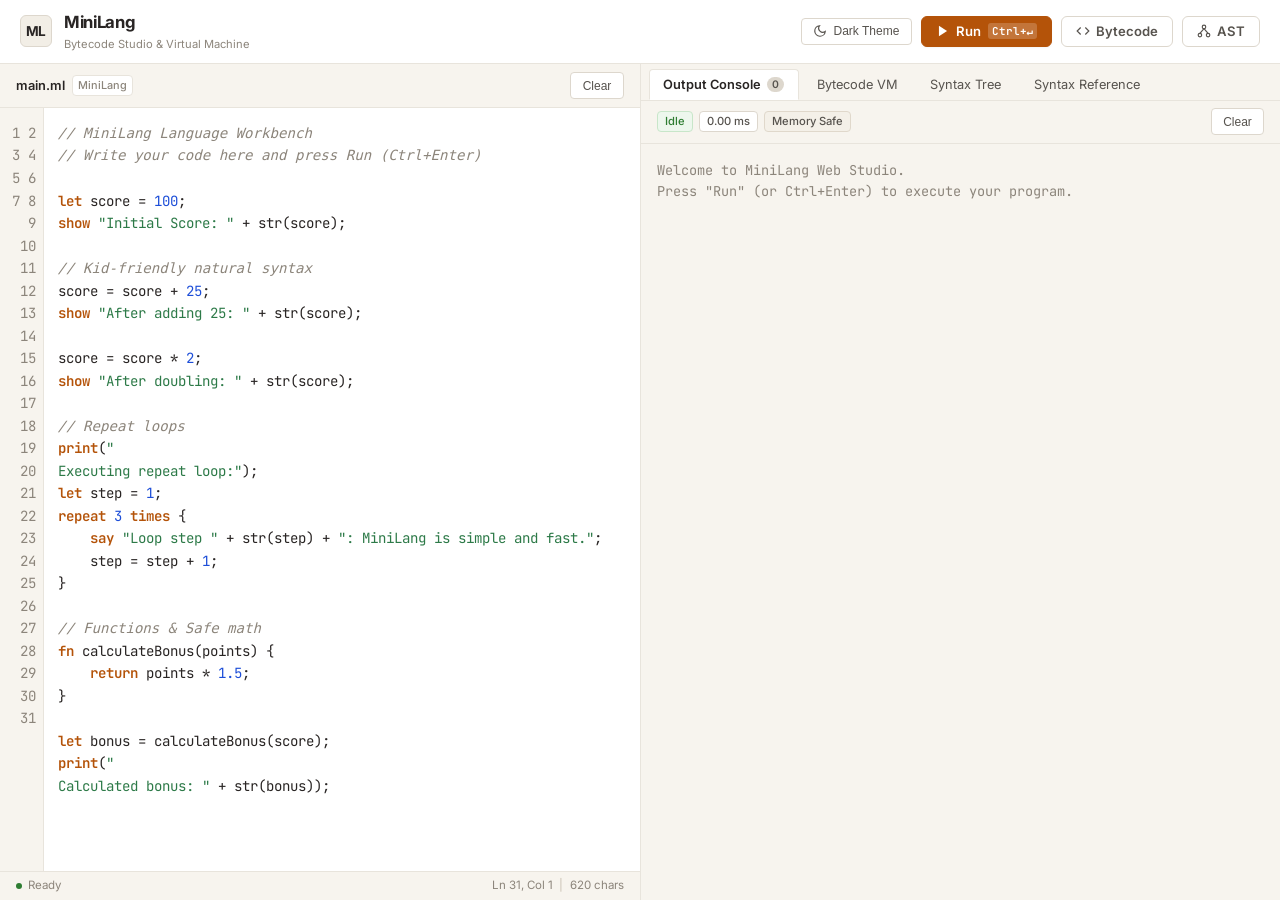
==== commit 23c8787b: "Add syntax search bar, complete documentation catalog, syntax highlighting, calming dark theme toggl" ====
--- a/web/index.html
+++ b/web/index.html
@@ -3,7 +3,7 @@
 <head>
     <meta charset="UTF-8">
     <meta name="viewport" content="width=device-width, initial-scale=1.0">
-    <title>MiniLang 2.0 Studio | Language Workbench &amp; Virtual Machine</title>
+    <title>MiniLang Studio | Language Workbench &amp; Virtual Machine</title>
     <meta name="description" content="Professional lightweight programming language workbench. Features bytecode compiler, stack virtual machine, object-oriented runtime, and interactive editor.">
     <!-- Google Fonts -->
     <link rel="preconnect" href="https://fonts.googleapis.com">
@@ -20,23 +20,29 @@
                     <span>ML</span>
                 </div>
                 <div class="brand-info">
-                    <span class="brand-title">MiniLang <span class="badge-version">2.0</span></span>
+                    <span class="brand-title">MiniLang</span>
                     <span class="brand-subtitle">Bytecode Studio &amp; Virtual Machine</span>
                 </div>
             </div>
 
             <div class="nav-actions">
-                <div class="preset-selector">
-                    <label for="example-select" class="visually-hidden">Select Example</label>
-                    <select id="example-select" aria-label="Load code example">
-                        <option value="kid_friendly">Kid-Friendly Syntax</option>
-                        <option value="oop_classes">Object-Oriented Classes</option>
-                        <option value="algorithms">High-Speed Algorithms</option>
-                        <option value="try_catch">Exception Handling (Try / Catch)</option>
-                        <option value="multiline_str">Multi-line Strings</option>
-                        <option value="turtle_art">ASCII Canvas &amp; Shapes</option>
-                    </select>
-                </div>
+                <button id="theme-toggle-btn" class="icon-btn theme-toggle" title="Toggle calming dark theme">
+                    <svg id="theme-icon-moon" class="btn-icon" viewBox="0 0 24 24" fill="none" stroke="currentColor" stroke-width="2">
+                        <path d="M21 12.79A9 9 0 1 1 11.21 3 7 7 0 0 0 21 12.79z"></path>
+                    </svg>
+                    <svg id="theme-icon-sun" class="btn-icon" style="display:none;" viewBox="0 0 24 24" fill="none" stroke="currentColor" stroke-width="2">
+                        <circle cx="12" cy="12" r="5"></circle>
+                        <line x1="12" y1="1" x2="12" y2="3"></line>
+                        <line x1="12" y1="21" x2="12" y2="23"></line>
+                        <line x1="4.22" y1="4.22" x2="5.64" y2="5.64"></line>
+                        <line x1="18.36" y1="18.36" x2="19.78" y2="19.78"></line>
+                        <line x1="1" y1="12" x2="3" y2="12"></line>
+                        <line x1="21" y1="12" x2="23" y2="12"></line>
+                        <line x1="4.22" y1="19.78" x2="5.64" y2="18.36"></line>
+                        <line x1="18.36" y1="5.64" x2="19.78" y2="4.22"></line>
+                    </svg>
+                    <span id="theme-label">Dark Theme</span>
+                </button>
 
                 <button id="run-btn" class="btn btn-primary" title="Execute script (Ctrl+Enter)">
                     <svg class="btn-icon" viewBox="0 0 24 24" fill="currentColor">
@@ -69,12 +75,12 @@
 
         <!-- Main Workspace -->
         <main class="workspace">
-            <!-- Left: Code Editor Pane -->
+            <!-- Left: Code Editor Pane with Syntax Highlighting Overlay -->
             <section class="editor-pane" aria-label="Code Editor">
                 <div class="panel-header">
                     <div class="panel-title">
                         <span class="file-label">main.ml</span>
-                        <span class="badge-lang">MiniLang 2.0</span>
+                        <span class="badge-lang">MiniLang</span>
                     </div>
                     <div class="panel-tools">
                         <button id="format-btn" class="icon-btn" title="Clear Code">
@@ -85,7 +91,10 @@
 
                 <div class="editor-wrapper">
                     <div class="line-numbers" id="line-numbers" aria-hidden="true">1</div>
-                    <textarea id="code-editor" spellcheck="false" autocomplete="off" autocapitalize="off" placeholder="Write MiniLang code here..."></textarea>
+                    <div class="code-container">
+                        <pre id="highlight-layer" aria-hidden="true"><code id="highlight-code"></code></pre>
+                        <textarea id="code-editor" spellcheck="false" autocomplete="off" autocapitalize="off" placeholder="Write MiniLang code here..."></textarea>
+                    </div>
                 </div>
 
                 <div class="editor-footer">
@@ -115,7 +124,7 @@
                         <span>Syntax Tree</span>
                     </button>
                     <button class="tab-btn" data-tab="cheat-view">
-                        <span>Documentation</span>
+                        <span>Syntax Reference</span>
                     </button>
                 </div>
 
@@ -132,7 +141,7 @@
                                 <span>Clear</span>
                             </button>
                         </div>
-                        <pre id="console-output" class="terminal-view"><span class="terminal-intro">Welcome to MiniLang 2.0 Web Studio.
+                        <pre id="console-output" class="terminal-view"><span class="terminal-intro">Welcome to MiniLang Web Studio.
 Press "Run" (or Ctrl+Enter) to execute your program.</span></pre>
                     </div>
 
@@ -154,45 +163,151 @@
                         <pre id="ast-output" class="terminal-view code-font">// Click "AST" to inspect parsed AST statements.</pre>
                     </div>
 
-                    <!-- Tab 4: Cheatsheet / Reference -->
+                    <!-- Tab 4: Searchable Syntax Documentation -->
                     <div id="cheat-view" class="tab-panel">
                         <div class="reference-content">
-                            <h3>MiniLang 2.0 Syntax Reference</h3>
-                            <div class="reference-grid">
-                                <div class="ref-card">
-                                    <h4>Kid-Friendly English Syntax</h4>
-                                    <code>score = 10;<br>score = score + 5;<br>score = score * 2;<br>show "Final: " + str(score);<br>repeat 3 times {<br>&nbsp;&nbsp;say "Hello";<br>}</code>
-                                    <button class="insert-snippet-btn" data-snippet="score = 10;&#10;score = score + 5;&#10;score = score * 2;&#10;show &quot;Final score: &quot; + str(score);&#10;repeat 3 times {&#10;    say &quot;MiniLang is simple and fast.&quot;;&#10;}">Insert Snippet</button>
-                                </div>
-
-                                <div class="ref-card">
-                                    <h4>Object-Oriented Classes</h4>
-                                    <code>class Point {<br>&nbsp;&nbsp;init(x, y) {<br>&nbsp;&nbsp;&nbsp;&nbsp;this.x = x;<br>&nbsp;&nbsp;&nbsp;&nbsp;this.y = y;<br>&nbsp;&nbsp;}<br>&nbsp;&nbsp;show() {<br>&nbsp;&nbsp;&nbsp;&nbsp;print("(" + str(this.x) + ")");<br>&nbsp;&nbsp;}<br>}</code>
-                                    <button class="insert-snippet-btn" data-snippet="class Vector {&#10;    init(x, y) {&#10;        this.x = x;&#10;        this.y = y;&#10;    }&#10;    length() {&#10;        return sqrt(this.x * this.x + this.y * this.y);&#10;    }&#10;}&#10;let v = Vector(3, 4);&#10;print(&quot;Length: &quot; + str(v.length()));">Insert Snippet</button>
-                                </div>
-
-                                <div class="ref-card">
-                                    <h4>Try / Catch Exception Handling</h4>
-                                    <code>try {<br>&nbsp;&nbsp;let x = 10 / 0;<br>} catch (err) {<br>&nbsp;&nbsp;print("Caught error: " + err);<br>}</code>
-                                    <button class="insert-snippet-btn" data-snippet="try {&#10;    let res = 10 / 0;&#10;} catch (e) {&#10;    print(&quot;Successfully handled error: &quot; + e);&#10;}">Insert Snippet</button>
-                                </div>
-
-                                <div class="ref-card">
-                                    <h4>Multi-line Strings</h4>
-                                    <code>let banner = """<br>+-----------------+<br>| MiniLang 2.0    |<br>+-----------------+<br>""";<br>print(banner);</code>
-                                    <button class="insert-snippet-btn" data-snippet="let text = &quot;&quot;&quot;&#10;MiniLang 2.0:&#10;  - High-performance bytecode compiler&#10;  - Stack virtual machine&#10;  - Memory-safe execution&#10;&quot;&quot;&quot;;&#10;print(text);">Insert Snippet</button>
-                                </div>
-
-                                <div class="ref-card">
-                                    <h4>Algorithms and Sorting</h4>
-                                    <code>let nums = [5, 2, 8, 1, 9];<br>let sorted = sort(nums);<br>print(sorted);</code>
-                                    <button class="insert-snippet-btn" data-snippet="let data = [42, 17, 88, 3, 99, 12];&#10;print(&quot;Original: &quot; + str(data));&#10;print(&quot;Sorted:   &quot; + str(sort(data)));&#10;print(&quot;Median:   &quot; + str(median(data)));">Insert Snippet</button>
-                                </div>
-
-                                <div class="ref-card">
-                                    <h4>Mathematical Built-ins</h4>
-                                    <code>let r = sqrt(144);<br>let p = pow(2, 8);<br>print(r);<br>print(p);</code>
-                                    <button class="insert-snippet-btn" data-snippet="print(&quot;Square root of 256: &quot; + str(sqrt(256)));&#10;print(&quot;2 to power 10:      &quot; + str(pow(2, 10)));&#10;print(&quot;Round 3.84:         &quot; + str(round(3.84)));">Insert Snippet</button>
+                            <div class="docs-header">
+                                <div class="search-box">
+                                    <svg class="search-icon" viewBox="0 0 24 24" fill="none" stroke="currentColor" stroke-width="2">
+                                        <circle cx="11" cy="11" r="8"></circle>
+                                        <line x1="21" y1="21" x2="16.65" y2="16.65"></line>
+                                    </svg>
+                                    <input type="text" id="syntax-search-input" placeholder="Search syntax (e.g. variable, loop, class, if, array, math, file, try)..." aria-label="Search syntax">
+                                    <span id="search-count" class="search-count-badge">12 topics</span>
+                                </div>
+                            </div>
+
+                            <div class="reference-grid" id="syntax-cards-container">
+                                <!-- Card 1: Variables -->
+                                <div class="ref-card" data-keywords="variable let assign define name value mutability">
+                                    <div class="ref-card-header">
+                                        <h4>Variables &amp; Assignment</h4>
+                                        <span class="topic-tag">Core</span>
+                                    </div>
+                                    <p class="ref-desc">Declare with <code>let</code> or assign dynamically without declaration. Reassign with arithmetic updates.</p>
+                                    <code>let score = 100;&#10;score = score + 25;&#10;name = &quot;Alex&quot;;&#10;say name;&#10;show score;</code>
+                                    <button class="insert-snippet-btn" data-snippet="let score = 100;&#10;score = score + 25;&#10;name = &quot;Alex&quot;;&#10;say name;&#10;show score;">Insert into Compiler</button>
+                                </div>
+
+                                <!-- Card 2: Kid-Friendly Loops -->
+                                <div class="ref-card" data-keywords="repeat times loop kid friendly simple iteration say show">
+                                    <div class="ref-card-header">
+                                        <h4>Kid-Friendly Repeat Loops</h4>
+                                        <span class="topic-tag">Control</span>
+                                    </div>
+                                    <p class="ref-desc">Execute a block of code a set number of times without complex loop indices.</p>
+                                    <code>repeat 4 times {&#10;    say &quot;MiniLang is simple and fast.&quot;;&#10;}</code>
+                                    <button class="insert-snippet-btn" data-snippet="repeat 4 times {&#10;    say &quot;MiniLang is simple and fast.&quot;;&#10;}">Insert into Compiler</button>
+                                </div>
+
+                                <!-- Card 3: Conditionals -->
+                                <div class="ref-card" data-keywords="if else condition logic and or not is boolean compare">
+                                    <div class="ref-card-header">
+                                        <h4>Conditionals &amp; Logic</h4>
+                                        <span class="topic-tag">Logic</span>
+                                    </div>
+                                    <p class="ref-desc">Branches with <code>if</code> and <code>else</code>. Parentheses optional. Uses <code>and</code>, <code>or</code>, <code>not</code>, <code>is</code>.</p>
+                                    <code>let score = 85;&#10;if score &gt;= 80 and not (score is 100) {&#10;    say &quot;Great score!&quot;;&#10;} else {&#10;    say &quot;Keep going!&quot;;&#10;}</code>
+                                    <button class="insert-snippet-btn" data-snippet="let score = 85;&#10;if score &gt;= 80 and not (score is 100) {&#10;    say &quot;Great score!&quot;;&#10;} else {&#10;    say &quot;Keep going!&quot;;&#10;}">Insert into Compiler</button>
+                                </div>
+
+                                <!-- Card 4: Functions -->
+                                <div class="ref-card" data-keywords="function fn def return call parameter argument">
+                                    <div class="ref-card-header">
+                                        <h4>Functions</h4>
+                                        <span class="topic-tag">Functions</span>
+                                    </div>
+                                    <p class="ref-desc">Define reusable subroutines using <code>fn</code> or <code>def</code> with parameters and return values.</p>
+                                    <code>fn addNumbers(a, b) {&#10;    return a + b;&#10;}&#10;let total = addNumbers(15, 25);&#10;print(&quot;Total: &quot; + str(total));</code>
+                                    <button class="insert-snippet-btn" data-snippet="fn addNumbers(a, b) {&#10;    return a + b;&#10;}&#10;let total = addNumbers(15, 25);&#10;print(&quot;Total: &quot; + str(total));">Insert into Compiler</button>
+                                </div>
+
+                                <!-- Card 5: Classes & OOP -->
+                                <div class="ref-card" data-keywords="class oop object method constructor init this self instance">
+                                    <div class="ref-card-header">
+                                        <h4>Classes &amp; OOP</h4>
+                                        <span class="topic-tag">OOP</span>
+                                    </div>
+                                    <p class="ref-desc">Object-oriented classes with <code>class</code>, constructor <code>init</code>, methods, and <code>this</code> or <code>self</code>.</p>
+                                    <code>class Vector2D {&#10;    init(x, y) {&#10;        this.x = x;&#10;        this.y = y;&#10;    }&#10;    magnitude() {&#10;        return sqrt(this.x * this.x + this.y * this.y);&#10;    }&#10;}&#10;let v = Vector2D(3, 4);&#10;print(&quot;Magnitude: &quot; + str(v.magnitude()));</code>
+                                    <button class="insert-snippet-btn" data-snippet="class Vector2D {&#10;    init(x, y) {&#10;        this.x = x;&#10;        this.y = y;&#10;    }&#10;    magnitude() {&#10;        return sqrt(this.x * this.x + this.y * this.y);&#10;    }&#10;}&#10;let v = Vector2D(3, 4);&#10;print(&quot;Magnitude: &quot; + str(v.magnitude()));">Insert into Compiler</button>
+                                </div>
+
+                                <!-- Card 6: Dynamic Arrays -->
+                                <div class="ref-card" data-keywords="array list element index push pop len collection">
+                                    <div class="ref-card-header">
+                                        <h4>Arrays &amp; Lists</h4>
+                                        <span class="topic-tag">Data</span>
+                                    </div>
+                                    <p class="ref-desc">Dynamic collections indexed with <code>arr[i]</code>. Built-ins include <code>push</code>, <code>pop</code>, and <code>len</code>.</p>
+                                    <code>let items = [10, 20, 30];&#10;push(items, 40);&#10;print(&quot;Length: &quot; + str(len(items)));&#10;print(&quot;First:  &quot; + str(items[0]));&#10;print(&quot;All:    &quot; + str(items));</code>
+                                    <button class="insert-snippet-btn" data-snippet="let items = [10, 20, 30];&#10;push(items, 40);&#10;print(&quot;Length: &quot; + str(len(items)));&#10;print(&quot;First:  &quot; + str(items[0]));&#10;print(&quot;All:    &quot; + str(items));">Insert into Compiler</button>
+                                </div>
+
+                                <!-- Card 7: Dictionaries -->
+                                <div class="ref-card" data-keywords="dictionary map hashmap key value object has keys values">
+                                    <div class="ref-card-header">
+                                        <h4>Dictionaries (HashMaps)</h4>
+                                        <span class="topic-tag">Data</span>
+                                    </div>
+                                    <p class="ref-desc">Key-value mappings with <code>{ "key": val }</code>. Inspect with <code>has</code>, <code>keys</code>, <code>values</code>, and <code>len</code>.</p>
+                                    <code>let user = { &quot;name&quot;: &quot;Ada&quot;, &quot;score&quot;: 95 };&#10;user[&quot;role&quot;] = &quot;Engineer&quot;;&#10;print(&quot;Name: &quot; + user[&quot;name&quot;]);&#10;print(&quot;Keys: &quot; + str(keys(user)));&#10;print(&quot;Has role? &quot; + str(has(user, &quot;role&quot;)));</code>
+                                    <button class="insert-snippet-btn" data-snippet="let user = { &quot;name&quot;: &quot;Ada&quot;, &quot;score&quot;: 95 };&#10;user[&quot;role&quot;] = &quot;Engineer&quot;;&#10;print(&quot;Name: &quot; + user[&quot;name&quot;]);&#10;print(&quot;Keys: &quot; + str(keys(user)));&#10;print(&quot;Has role? &quot; + str(has(user, &quot;role&quot;)));">Insert into Compiler</button>
+                                </div>
+
+                                <!-- Card 8: Try / Catch -->
+                                <div class="ref-card" data-keywords="try catch exception error handle safe panic recover">
+                                    <div class="ref-card-header">
+                                        <h4>Exception Handling (Try / Catch)</h4>
+                                        <span class="topic-tag">Safety</span>
+                                    </div>
+                                    <p class="ref-desc">Safely intercept division by zero, invalid indexes, and file errors without halting execution.</p>
+                                    <code>try {&#10;    let res = 100 / 0;&#10;} catch (err) {&#10;    print(&quot;Handled error: &quot; + err);&#10;}&#10;print(&quot;Program continues safely.&quot;);</code>
+                                    <button class="insert-snippet-btn" data-snippet="try {&#10;    let res = 100 / 0;&#10;} catch (err) {&#10;    print(&quot;Handled error: &quot; + err);&#10;}&#10;print(&quot;Program continues safely.&quot;);">Insert into Compiler</button>
+                                </div>
+
+                                <!-- Card 9: Multi-line Strings -->
+                                <div class="ref-card" data-keywords="string text multiline quotes raw str banner template">
+                                    <div class="ref-card-header">
+                                        <h4>Multi-line Raw Strings</h4>
+                                        <span class="topic-tag">Strings</span>
+                                    </div>
+                                    <p class="ref-desc">Triple-quoted strings <code>&quot;&quot;&quot; ... &quot;&quot;&quot;</code> retain newlines and formatting verbatim.</p>
+                                    <code>let banner = &quot;&quot;&quot;&#10;+-----------------------------+&#10;| MiniLang Language Workbench |&#10;+-----------------------------+&#10;&quot;&quot;&quot;;&#10;print(banner);</code>
+                                    <button class="insert-snippet-btn" data-snippet="let banner = &quot;&quot;&quot;&#10;+-----------------------------+&#10;| MiniLang Language Workbench |&#10;+-----------------------------+&#10;&quot;&quot;&quot;;&#10;print(banner);">Insert into Compiler</button>
+                                </div>
+
+                                <!-- Card 10: File I/O -->
+                                <div class="ref-card" data-keywords="file io read write append exists delete disk filesystem">
+                                    <div class="ref-card-header">
+                                        <h4>File I/O Built-ins</h4>
+                                        <span class="topic-tag">System</span>
+                                    </div>
+                                    <p class="ref-desc">Read and write files directly: <code>writeFile</code>, <code>readFile</code>, <code>appendFile</code>, <code>fileExists</code>, <code>deleteFile</code>.</p>
+                                    <code>writeFile(&quot;demo.txt&quot;, &quot;Hello from MiniLang!\n&quot;);&#10;appendFile(&quot;demo.txt&quot;, &quot;Appended log line.\n&quot;);&#10;print(readFile(&quot;demo.txt&quot;));&#10;deleteFile(&quot;demo.txt&quot;);</code>
+                                    <button class="insert-snippet-btn" data-snippet="writeFile(&quot;demo.txt&quot;, &quot;Hello from MiniLang!\n&quot;);&#10;appendFile(&quot;demo.txt&quot;, &quot;Appended log line.\n&quot;);&#10;print(readFile(&quot;demo.txt&quot;));&#10;deleteFile(&quot;demo.txt&quot;);">Insert into Compiler</button>
+                                </div>
+
+                                <!-- Card 11: Algorithms & Statistics -->
+                                <div class="ref-card" data-keywords="algo sort binarysearch mean median sum reverse range statistics">
+                                    <div class="ref-card-header">
+                                        <h4>Algorithms &amp; Statistics</h4>
+                                        <span class="topic-tag">Algorithms</span>
+                                    </div>
+                                    <p class="ref-desc">Fast standard library routines: <code>sort</code>, <code>mean</code>, <code>median</code>, <code>sum</code>, <code>reverse</code>, <code>range</code>, <code>binarySearch</code>.</p>
+                                    <code>let nums = [42, 17, 88, 3, 99, 12];&#10;print(&quot;Original: &quot; + str(nums));&#10;print(&quot;Sorted:   &quot; + str(sort(nums)));&#10;print(&quot;Mean:     &quot; + str(mean(nums)));&#10;print(&quot;Median:   &quot; + str(median(nums)));</code>
+                                    <button class="insert-snippet-btn" data-snippet="let nums = [42, 17, 88, 3, 99, 12];&#10;print(&quot;Original: &quot; + str(nums));&#10;print(&quot;Sorted:   &quot; + str(sort(nums)));&#10;print(&quot;Mean:     &quot; + str(mean(nums)));&#10;print(&quot;Median:   &quot; + str(median(nums)));">Insert into Compiler</button>
+                                </div>
+
+                                <!-- Card 12: Math Built-ins -->
+                                <div class="ref-card" data-keywords="math number float integer sqrt pow abs round random sin cos">
+                                    <div class="ref-card-header">
+                                        <h4>Mathematical Built-ins</h4>
+                                        <span class="topic-tag">Math</span>
+                                    </div>
+                                    <p class="ref-desc">Built-in numeric functions: <code>sqrt</code>, <code>pow</code>, <code>abs</code>, <code>round</code>, <code>floor</code>, <code>ceil</code>, <code>sin</code>, <code>cos</code>, <code>random</code>.</p>
+                                    <code>print(&quot;Square root 256: &quot; + str(sqrt(256)));&#10;print(&quot;2 to power 10:   &quot; + str(pow(2, 10)));&#10;print(&quot;Round 4.75:      &quot; + str(round(4.75)));</code>
+                                    <button class="insert-snippet-btn" data-snippet="print(&quot;Square root 256: &quot; + str(sqrt(256)));&#10;print(&quot;2 to power 10:   &quot; + str(pow(2, 10)));&#10;print(&quot;Round 4.75:      &quot; + str(round(4.75)));">Insert into Compiler</button>
                                 </div>
                             </div>
                         </div>
--- a/web/style.css
+++ b/web/style.css
@@ -1,10 +1,10 @@
 /* ==========================================================================
-   MiniLang 2.0 Web Studio - Professional Light Warm Design System
-   Soft tone warm palette, solid flat colors, zero gradients or glow effects
+   MiniLang Web Studio - Professional Light Warm & Calming Dark Themes
+   Solid flat colors, clean typography, zero gradients, zero distracting glows
    ========================================================================== */
 
 :root {
-    /* Warm Soft Palette */
+    /* Soft Tone Light Warm Palette (Default) */
     --bg-base: #fbf9f6;
     --bg-surface: #ffffff;
     --bg-subtle: #f7f4ee;
@@ -19,13 +19,13 @@
     --text-secondary: #57534e;
     --text-muted: #8c857b;
 
-    /* Solid Warm Terracotta / Bronze Accent (NO Gradients) */
+    /* Solid Warm Terracotta / Bronze Accent */
     --accent-primary: #b45309;
     --accent-hover: #92400e;
     --accent-subtle: #fef3c7;
     --accent-text: #78350f;
 
-    /* Clean Status Colors (Solid) */
+    /* Clean Status Colors */
     --color-success-bg: #edf7ed;
     --color-success-text: #2e7d32;
     --color-success-border: #c8e6c9;
@@ -38,6 +38,14 @@
     --color-info-text: #57534e;
     --color-info-border: #e0d8cb;
 
+    /* Syntax Highlighting Tokens (Light) */
+    --syn-keyword: #b45309;     /* Warm amber/sienna */
+    --syn-operator: #4338ca;    /* Refined indigo */
+    --syn-string: #2d7a48;      /* Warm forest green */
+    --syn-number: #1d4ed8;      /* Clear cobalt blue */
+    --syn-comment: #8c857b;     /* Muted slate */
+    --syn-builtin: #475569;     /* Slate */
+
     /* Typography */
     --font-ui: 'Inter', -apple-system, BlinkMacSystemFont, 'Segoe UI', Roboto, sans-serif;
     --font-code: 'JetBrains Mono', 'Fira Code', Menlo, Consolas, monospace;
@@ -46,10 +54,55 @@
     --radius-md: 6px;
     --radius-lg: 8px;
 
-    --shadow-subtle: 0 1px 2px rgba(0, 0, 0, 0.05);
-    --shadow-card: 0 1px 3px rgba(0, 0, 0, 0.06), 0 1px 2px rgba(0, 0, 0, 0.04);
+    --shadow-subtle: 0 1px 2px rgba(0, 0, 0, 0.04);
+    --shadow-card: 0 1px 3px rgba(0, 0, 0, 0.05);
 
     --transition-fast: 0.15s ease;
+}
+
+/* Calming Dark Theme (No Noise, No Gradients, No Distractions) */
+body.dark-theme {
+    --bg-base: #141416;
+    --bg-surface: #1c1c20;
+    --bg-subtle: #232328;
+    --bg-elevated: #2a2a30;
+    --bg-card: #1c1c20;
+
+    --border-subtle: #2d2d34;
+    --border-medium: #383842;
+    --border-strong: #4a4a56;
+
+    --text-primary: #ececee;
+    --text-secondary: #a3a3ad;
+    --text-muted: #6e6e76;
+
+    --accent-primary: #d97706;
+    --accent-hover: #b45309;
+    --accent-subtle: #2e2112;
+    --accent-text: #fef3c7;
+
+    --color-success-bg: #14281a;
+    --color-success-text: #4ade80;
+    --color-success-border: #1d4328;
+
+    --color-error-bg: #2d1618;
+    --color-error-text: #f87171;
+    --color-error-border: #4a2024;
+
+    --color-info-bg: #202026;
+    --color-info-text: #a1a1aa;
+    --color-info-border: #35353e;
+
+    /* Syntax Highlighting Tokens (Calming Dark) */
+    --syn-keyword: #e28743;     /* Soft warm amber */
+    --syn-operator: #93c5fd;    /* Soft sky blue */
+    --syn-string: #86efac;      /* Soft sage green */
+    --syn-number: #67e8f9;      /* Soft cyan */
+    --syn-comment: #71717a;     /* Muted zinc grey */
+    --syn-builtin: #cbd5e1;     /* Soft cool silver */
+
+    --shadow-subtle: 0 1px 2px rgba(0, 0, 0, 0.2);
+    --shadow-card: 0 1px 3px rgba(0, 0, 0, 0.25);
 }
 
 * {
@@ -68,6 +121,7 @@
     overflow-x: hidden;
     line-height: 1.5;
     -webkit-font-smoothing: antialiased;
+    transition: background-color var(--transition-fast), color var(--transition-fast);
 }
 
 .visually-hidden {
@@ -94,7 +148,7 @@
     display: flex;
     justify-content: space-between;
     align-items: center;
-    padding: 0.75rem 1.5rem;
+    padding: 0.65rem 1.25rem;
     background-color: var(--bg-surface);
     border-bottom: 1px solid var(--border-subtle);
     z-index: 100;
@@ -107,8 +161,8 @@
 }
 
 .brand-icon {
-    width: 34px;
-    height: 34px;
+    width: 32px;
+    height: 32px;
     background-color: var(--bg-elevated);
     border: 1px solid var(--border-medium);
     border-radius: var(--radius-md);
@@ -134,70 +188,25 @@
     font-size: 1.05rem;
     letter-spacing: -0.02em;
     color: var(--text-primary);
-    display: flex;
-    align-items: center;
-    gap: 0.4rem;
-}
-
-.badge-version {
+}
+
+.brand-subtitle {
     font-size: 0.7rem;
-    font-weight: 600;
-    padding: 1px 6px;
-    border-radius: var(--radius-sm);
-    background-color: var(--bg-elevated);
-    color: var(--text-secondary);
-    border: 1px solid var(--border-subtle);
-}
-
-.brand-subtitle {
-    font-size: 0.72rem;
     color: var(--text-muted);
 }
 
 .nav-actions {
     display: flex;
     align-items: center;
-    gap: 0.65rem;
-}
-
-/* Selector dropdown */
-.preset-selector {
-    position: relative;
-    display: flex;
-    align-items: center;
-}
-
-#example-select {
-    appearance: none;
-    background-color: var(--bg-surface);
-    border: 1px solid var(--border-medium);
-    color: var(--text-primary);
-    padding: 0.45rem 1.75rem 0.45rem 0.85rem;
-    border-radius: var(--radius-md);
-    font-size: 0.82rem;
-    font-family: var(--font-ui);
-    cursor: pointer;
-    outline: none;
-    transition: var(--transition-fast);
-    background-image: url("data:image/svg+xml,%3Csvg xmlns='http://www.w3.org/2000/svg' width='12' height='12' viewBox='0 0 24 24' fill='none' stroke='%2378716c' stroke-width='2' stroke-linecap='round' stroke-linejoin='round'%3E%3Cpolyline points='6 9 12 15 18 9'%3E%3C/polyline%3E%3C/svg%3E");
-    background-repeat: no-repeat;
-    background-position: right 0.65rem center;
-}
-
-#example-select:hover {
-    border-color: var(--border-strong);
-}
-
-#example-select:focus {
-    border-color: var(--accent-primary);
+    gap: 0.6rem;
 }
 
 /* Buttons */
 .btn {
     display: inline-flex;
     align-items: center;
-    gap: 0.45rem;
-    padding: 0.45rem 0.95rem;
+    gap: 0.4rem;
+    padding: 0.42rem 0.85rem;
     border-radius: var(--radius-md);
     font-size: 0.82rem;
     font-weight: 600;
@@ -251,10 +260,13 @@
 }
 
 .icon-btn {
+    display: inline-flex;
+    align-items: center;
+    gap: 0.4rem;
     background-color: var(--bg-surface);
     border: 1px solid var(--border-medium);
     color: var(--text-secondary);
-    padding: 0.3rem 0.65rem;
+    padding: 0.35rem 0.7rem;
     border-radius: var(--radius-sm);
     font-size: 0.75rem;
     cursor: pointer;
@@ -265,6 +277,11 @@
     background-color: var(--bg-subtle);
     color: var(--text-primary);
     border-color: var(--border-strong);
+}
+
+.theme-toggle {
+    font-size: 0.75rem;
+    font-weight: 500;
 }
 
 /* Workspace Layout */
@@ -289,7 +306,7 @@
     display: flex;
     justify-content: space-between;
     align-items: center;
-    padding: 0.55rem 1rem;
+    padding: 0.5rem 1rem;
     background-color: var(--bg-subtle);
     border-bottom: 1px solid var(--border-subtle);
 }
@@ -316,13 +333,13 @@
     border-radius: var(--radius-sm);
 }
 
-/* Editor Wrapper */
+/* Code Editor Wrapper with Highlighting Layer */
 .editor-wrapper {
     display: flex;
     flex: 1;
     overflow: hidden;
     position: relative;
-    background-color: #ffffff;
+    background-color: var(--bg-surface);
 }
 
 .line-numbers {
@@ -330,29 +347,108 @@
     padding: 0.85rem 0.45rem;
     text-align: right;
     font-family: var(--font-code);
-    font-size: 0.85rem;
+    font-size: 0.88rem;
     line-height: 1.6;
     color: var(--text-muted);
     background-color: var(--bg-subtle);
     border-right: 1px solid var(--border-subtle);
     user-select: none;
-    overflow-y: hidden;
+    overflow: hidden;
+}
+
+.code-container {
+    position: relative;
+    flex: 1;
+    overflow: hidden;
+    background-color: var(--bg-surface);
+}
+
+#highlight-layer {
+    position: absolute;
+    top: 0;
+    left: 0;
+    width: 100%;
+    height: 100%;
+    margin: 0;
+    padding: 0.85rem;
+    border: none;
+    box-sizing: border-box;
+    font-family: var(--font-code);
+    font-size: 0.88rem;
+    line-height: 1.6;
+    white-space: pre;
+    tab-size: 4;
+    overflow: hidden;
+    pointer-events: none;
+    color: var(--text-primary);
+    background-color: transparent;
+}
+
+#highlight-code {
+    font-family: inherit;
+    font-size: inherit;
+    line-height: inherit;
 }
 
 #code-editor {
-    flex: 1;
+    position: absolute;
+    top: 0;
+    left: 0;
+    width: 100%;
+    height: 100%;
+    margin: 0;
+    padding: 0.85rem;
     border: none;
     outline: none;
     resize: none;
-    padding: 0.85rem;
+    box-sizing: border-box;
     font-family: var(--font-code);
     font-size: 0.88rem;
     line-height: 1.6;
-    background-color: transparent;
-    color: var(--text-primary);
     white-space: pre;
     tab-size: 4;
     overflow: auto;
+    color: transparent; /* Transparent so highlight layer underneath displays colors */
+    caret-color: var(--text-primary);
+    background-color: transparent;
+    z-index: 2;
+}
+
+#code-editor::selection {
+    background-color: rgba(180, 83, 9, 0.2);
+}
+
+body.dark-theme #code-editor::selection {
+    background-color: rgba(217, 119, 6, 0.3);
+}
+
+/* Syntax Highlighting Tokens */
+.token-keyword {
+    color: var(--syn-keyword);
+    font-weight: 600;
+}
+
+.token-operator {
+    color: var(--syn-operator);
+    font-weight: 500;
+}
+
+.token-string {
+    color: var(--syn-string);
+}
+
+.token-number {
+    color: var(--syn-number);
+}
+
+.token-comment {
+    color: var(--syn-comment);
+    font-style: italic;
+}
+
+.token-builtin {
+    color: var(--syn-builtin);
+    font-weight: 500;
 }
 
 .editor-footer {
@@ -419,6 +515,10 @@
     background-color: rgba(0, 0, 0, 0.02);
 }
 
+body.dark-theme .tab-btn:hover {
+    background-color: rgba(255, 255, 255, 0.03);
+}
+
 .tab-btn.active {
     color: var(--text-primary);
     background-color: var(--bg-surface);
@@ -521,7 +621,7 @@
 }
 
 .terminal-success {
-    color: #1e3a29;
+    color: var(--text-primary);
 }
 
 .terminal-error {
@@ -532,32 +632,76 @@
     border-left: 3px solid var(--color-error-text);
 }
 
-/* Documentation Content */
+/* Searchable Documentation Content */
 .reference-content {
     flex: 1;
-    padding: 1.25rem;
+    padding: 1rem;
     overflow-y: auto;
     background-color: var(--bg-base);
 }
 
-.reference-content h3 {
-    font-size: 1.05rem;
-    font-weight: 600;
-    margin-bottom: 1rem;
-    color: var(--text-primary);
+.docs-header {
+    margin-bottom: 0.85rem;
+}
+
+.search-box {
+    display: flex;
+    align-items: center;
+    position: relative;
+    background-color: var(--bg-surface);
+    border: 1px solid var(--border-medium);
+    border-radius: var(--radius-md);
+    padding: 0.35rem 0.75rem;
+    box-shadow: var(--shadow-subtle);
+    transition: var(--transition-fast);
+}
+
+.search-box:focus-within {
+    border-color: var(--accent-primary);
+}
+
+.search-icon {
+    width: 15px;
+    height: 15px;
+    color: var(--text-muted);
+    margin-right: 0.5rem;
+    flex-shrink: 0;
+}
+
+#syntax-search-input {
+    flex: 1;
+    border: none;
+    outline: none;
+    background: transparent;
+    font-family: var(--font-ui);
+    font-size: 0.82rem;
+    color: var(--text-primary);
+}
+
+#syntax-search-input::placeholder {
+    color: var(--text-muted);
+}
+
+.search-count-badge {
+    font-size: 0.7rem;
+    color: var(--text-muted);
+    padding: 1px 6px;
+    background-color: var(--bg-subtle);
+    border-radius: var(--radius-sm);
+    white-space: nowrap;
 }
 
 .reference-grid {
     display: grid;
     grid-template-columns: repeat(auto-fill, minmax(260px, 1fr));
-    gap: 0.85rem;
+    gap: 0.75rem;
 }
 
 .ref-card {
     background-color: var(--bg-card);
     border: 1px solid var(--border-subtle);
     border-radius: var(--radius-md);
-    padding: 0.9rem;
+    padding: 0.85rem;
     display: flex;
     flex-direction: column;
     justify-content: space-between;
@@ -569,17 +713,40 @@
     border-color: var(--border-strong);
 }
 
+.ref-card-header {
+    display: flex;
+    justify-content: space-between;
+    align-items: center;
+    margin-bottom: 0.35rem;
+}
+
 .ref-card h4 {
     font-size: 0.85rem;
     font-weight: 600;
     color: var(--text-primary);
-    margin-bottom: 0.45rem;
+}
+
+.topic-tag {
+    font-size: 0.65rem;
+    font-weight: 500;
+    padding: 1px 5px;
+    border-radius: 3px;
+    background-color: var(--bg-subtle);
+    border: 1px solid var(--border-subtle);
+    color: var(--text-muted);
+}
+
+.ref-desc {
+    font-size: 0.75rem;
+    color: var(--text-secondary);
+    margin-bottom: 0.5rem;
+    line-height: 1.4;
 }
 
 .ref-card code {
     display: block;
     font-family: var(--font-code);
-    font-size: 0.76rem;
+    font-size: 0.74rem;
     line-height: 1.5;
     background-color: var(--bg-subtle);
     border: 1px solid var(--border-subtle);
@@ -587,6 +754,8 @@
     border-radius: var(--radius-sm);
     color: var(--text-primary);
     margin-bottom: 0.65rem;
+    white-space: pre-wrap;
+    word-break: break-word;
 }
 
 .insert-snippet-btn {
@@ -594,7 +763,7 @@
     background-color: var(--bg-surface);
     border: 1px solid var(--border-medium);
     color: var(--text-secondary);
-    padding: 0.25rem 0.6rem;
+    padding: 0.25rem 0.65rem;
     border-radius: var(--radius-sm);
     font-size: 0.72rem;
     font-weight: 500;
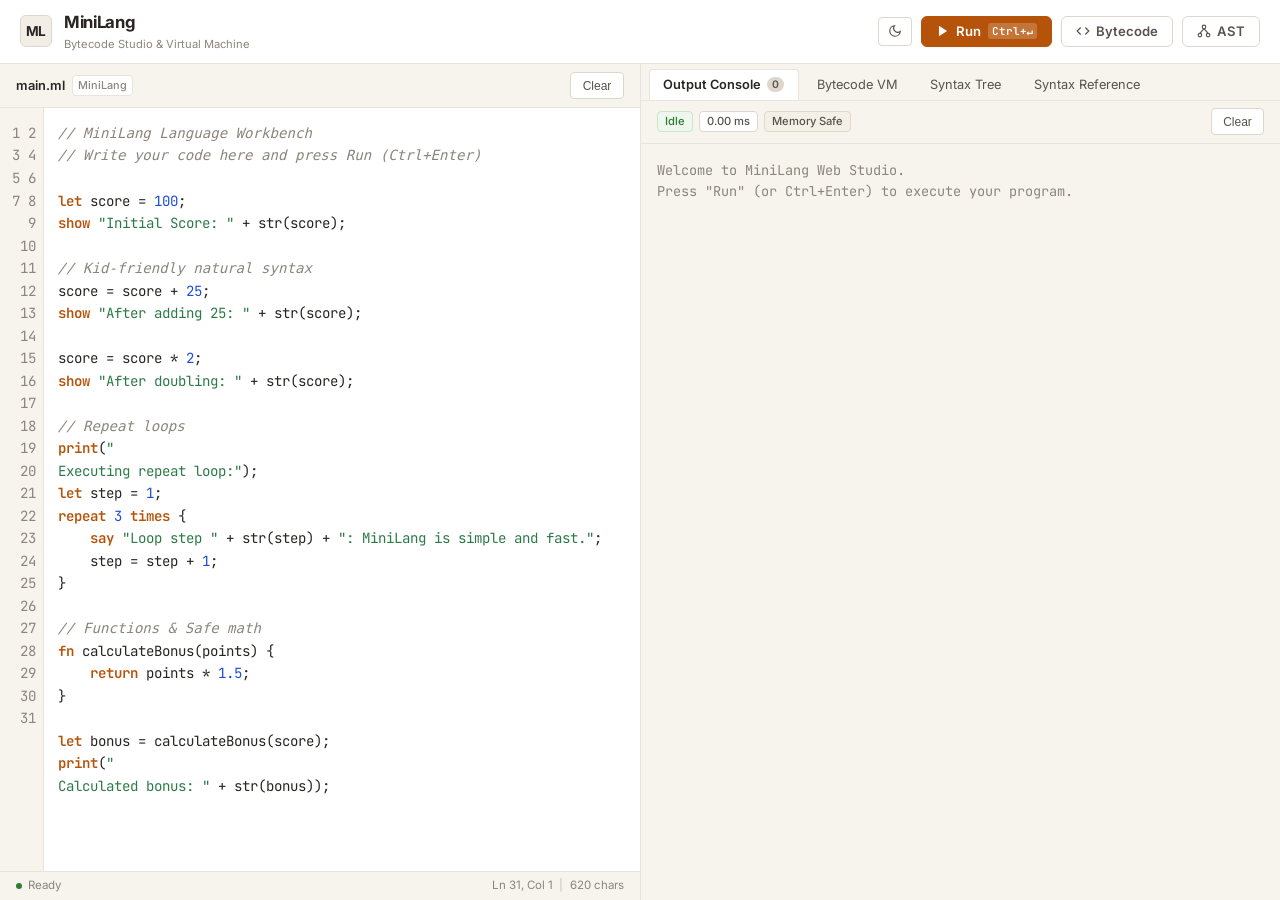
==== commit ae909fcd: "Add complete working syntax catalog (basics to advanced) and icon-only theme toggle button" ====
--- a/web/index.html
+++ b/web/index.html
@@ -26,7 +26,7 @@
             </div>
 
             <div class="nav-actions">
-                <button id="theme-toggle-btn" class="icon-btn theme-toggle" title="Toggle calming dark theme">
+                <button id="theme-toggle-btn" class="icon-btn theme-toggle" title="Toggle theme" aria-label="Toggle theme">
                     <svg id="theme-icon-moon" class="btn-icon" viewBox="0 0 24 24" fill="none" stroke="currentColor" stroke-width="2">
                         <path d="M21 12.79A9 9 0 1 1 11.21 3 7 7 0 0 0 21 12.79z"></path>
                     </svg>
@@ -41,7 +41,6 @@
                         <line x1="4.22" y1="19.78" x2="5.64" y2="18.36"></line>
                         <line x1="18.36" y1="5.64" x2="19.78" y2="4.22"></line>
                     </svg>
-                    <span id="theme-label">Dark Theme</span>
                 </button>
 
                 <button id="run-btn" class="btn btn-primary" title="Execute script (Ctrl+Enter)">
@@ -163,7 +162,7 @@
                         <pre id="ast-output" class="terminal-view code-font">// Click "AST" to inspect parsed AST statements.</pre>
                     </div>
 
-                    <!-- Tab 4: Searchable Syntax Documentation -->
+                    <!-- Tab 4: Searchable Syntax Documentation (Basics to Advanced) -->
                     <div id="cheat-view" class="tab-panel">
                         <div class="reference-content">
                             <div class="docs-header">
@@ -173,79 +172,145 @@
                                         <line x1="21" y1="21" x2="16.65" y2="16.65"></line>
                                     </svg>
                                     <input type="text" id="syntax-search-input" placeholder="Search syntax (e.g. variable, loop, class, if, array, math, file, try)..." aria-label="Search syntax">
-                                    <span id="search-count" class="search-count-badge">12 topics</span>
+                                    <span id="search-count" class="search-count-badge">20 topics</span>
                                 </div>
                             </div>
 
                             <div class="reference-grid" id="syntax-cards-container">
-                                <!-- Card 1: Variables -->
-                                <div class="ref-card" data-keywords="variable let assign define name value mutability">
+                                <!-- 1. Hello World & Console Output -->
+                                <div class="ref-card" data-keywords="hello world print say show output console text basics">
+                                    <div class="ref-card-header">
+                                        <h4>Hello World &amp; Console Output</h4>
+                                        <span class="topic-tag">Basics</span>
+                                    </div>
+                                    <p class="ref-desc">Print values to standard output. <code>say</code> and <code>show</code> are kid-friendly aliases for <code>print</code>.</p>
+                                    <code>say &quot;Hello, World!&quot;;&#10;show 42;&#10;print(&quot;MiniLang is live!&quot;);</code>
+                                    <button class="insert-snippet-btn" data-snippet="say &quot;Hello, World!&quot;;&#10;show 42;&#10;print(&quot;MiniLang is live!&quot;);">Insert into Compiler</button>
+                                </div>
+
+                                <!-- 2. Variables & Dynamic Assignment -->
+                                <div class="ref-card" data-keywords="variable let assign define name value mutability basics">
                                     <div class="ref-card-header">
                                         <h4>Variables &amp; Assignment</h4>
-                                        <span class="topic-tag">Core</span>
-                                    </div>
-                                    <p class="ref-desc">Declare with <code>let</code> or assign dynamically without declaration. Reassign with arithmetic updates.</p>
+                                        <span class="topic-tag">Basics</span>
+                                    </div>
+                                    <p class="ref-desc">Declare with <code>let</code> or assign dynamically without keywords. Variables support dynamic typing.</p>
                                     <code>let score = 100;&#10;score = score + 25;&#10;name = &quot;Alex&quot;;&#10;say name;&#10;show score;</code>
                                     <button class="insert-snippet-btn" data-snippet="let score = 100;&#10;score = score + 25;&#10;name = &quot;Alex&quot;;&#10;say name;&#10;show score;">Insert into Compiler</button>
                                 </div>
 
-                                <!-- Card 2: Kid-Friendly Loops -->
-                                <div class="ref-card" data-keywords="repeat times loop kid friendly simple iteration say show">
-                                    <div class="ref-card-header">
-                                        <h4>Kid-Friendly Repeat Loops</h4>
+                                <!-- 3. Data Types & Type Inspection -->
+                                <div class="ref-card" data-keywords="type typeof integer float boolean string array dictionary null basics">
+                                    <div class="ref-card-header">
+                                        <h4>Data Types &amp; Type Inspection</h4>
+                                        <span class="topic-tag">Basics</span>
+                                    </div>
+                                    <p class="ref-desc">Inspect runtime types using <code>type(val)</code>: integer, float, string, boolean, array, map, null.</p>
+                                    <code>print(type(42));&#10;print(type(3.14));&#10;print(type(&quot;text&quot;));&#10;print(type([1, 2]));&#10;print(type({ &quot;a&quot;: 1 }));</code>
+                                    <button class="insert-snippet-btn" data-snippet="print(type(42));&#10;print(type(3.14));&#10;print(type(&quot;text&quot;));&#10;print(type([1, 2]));&#10;print(type({ &quot;a&quot;: 1 }));">Insert into Compiler</button>
+                                </div>
+
+                                <!-- 4. Basic Arithmetic Operations -->
+                                <div class="ref-card" data-keywords="arithmetic add subtract multiply divide modulo math operators basics">
+                                    <div class="ref-card-header">
+                                        <h4>Arithmetic Operators</h4>
+                                        <span class="topic-tag">Basics</span>
+                                    </div>
+                                    <p class="ref-desc">Standard mathematical operations: <code>+</code>, <code>-</code>, <code>*</code>, <code>/</code>, <code>%</code> with standard precedence.</p>
+                                    <code>let a = 20 + 5;&#10;let b = 100 / 4;&#10;let c = 17 % 5;&#10;print(&quot;20 + 5 = &quot; + str(a));&#10;print(&quot;17 % 5 = &quot; + str(c));</code>
+                                    <button class="insert-snippet-btn" data-snippet="let a = 20 + 5;&#10;let b = 100 / 4;&#10;let c = 17 % 5;&#10;print(&quot;20 + 5 = &quot; + str(a));&#10;print(&quot;17 % 5 = &quot; + str(c));">Insert into Compiler</button>
+                                </div>
+
+                                <!-- 5. Strings & String Multiplication -->
+                                <div class="ref-card" data-keywords="string text concatenation multiply repeat quotes str basics">
+                                    <div class="ref-card-header">
+                                        <h4>Strings &amp; String Multiplication</h4>
+                                        <span class="topic-tag">Basics</span>
+                                    </div>
+                                    <p class="ref-desc">Concatenate strings with <code>+</code> and repeat strings with multiplication <code>*</code>.</p>
+                                    <code>let greeting = &quot;Hello &quot; + &quot;World!&quot;;&#10;let cheer = (&quot;Hip &quot; * 2) + &quot;Hurray!&quot;;&#10;print(greeting);&#10;print(cheer);</code>
+                                    <button class="insert-snippet-btn" data-snippet="let greeting = &quot;Hello &quot; + &quot;World!&quot;;&#10;let cheer = (&quot;Hip &quot; * 2) + &quot;Hurray!&quot;;&#10;print(greeting);&#10;print(cheer);">Insert into Compiler</button>
+                                </div>
+
+                                <!-- 6. Conditionals & English Logic -->
+                                <div class="ref-card" data-keywords="if else condition logic and or not is boolean compare control">
+                                    <div class="ref-card-header">
+                                        <h4>Conditionals &amp; English Logic</h4>
                                         <span class="topic-tag">Control</span>
-                                    </div>
-                                    <p class="ref-desc">Execute a block of code a set number of times without complex loop indices.</p>
-                                    <code>repeat 4 times {&#10;    say &quot;MiniLang is simple and fast.&quot;;&#10;}</code>
-                                    <button class="insert-snippet-btn" data-snippet="repeat 4 times {&#10;    say &quot;MiniLang is simple and fast.&quot;;&#10;}">Insert into Compiler</button>
-                                </div>
-
-                                <!-- Card 3: Conditionals -->
-                                <div class="ref-card" data-keywords="if else condition logic and or not is boolean compare">
-                                    <div class="ref-card-header">
-                                        <h4>Conditionals &amp; Logic</h4>
-                                        <span class="topic-tag">Logic</span>
                                     </div>
                                     <p class="ref-desc">Branches with <code>if</code> and <code>else</code>. Parentheses optional. Uses <code>and</code>, <code>or</code>, <code>not</code>, <code>is</code>.</p>
                                     <code>let score = 85;&#10;if score &gt;= 80 and not (score is 100) {&#10;    say &quot;Great score!&quot;;&#10;} else {&#10;    say &quot;Keep going!&quot;;&#10;}</code>
                                     <button class="insert-snippet-btn" data-snippet="let score = 85;&#10;if score &gt;= 80 and not (score is 100) {&#10;    say &quot;Great score!&quot;;&#10;} else {&#10;    say &quot;Keep going!&quot;;&#10;}">Insert into Compiler</button>
                                 </div>
 
-                                <!-- Card 4: Functions -->
-                                <div class="ref-card" data-keywords="function fn def return call parameter argument">
-                                    <div class="ref-card-header">
-                                        <h4>Functions</h4>
+                                <!-- 7. Kid-Friendly Repeat Loops -->
+                                <div class="ref-card" data-keywords="repeat times loop kid friendly simple iteration say show control">
+                                    <div class="ref-card-header">
+                                        <h4>Kid-Friendly Repeat Loops</h4>
+                                        <span class="topic-tag">Control</span>
+                                    </div>
+                                    <p class="ref-desc">Execute code blocks $N$ times directly without complex counter variables or loop boilerplate.</p>
+                                    <code>let step = 1;&#10;repeat 3 times {&#10;    say &quot;Loop iteration #&quot; + str(step);&#10;    step = step + 1;&#10;}</code>
+                                    <button class="insert-snippet-btn" data-snippet="let step = 1;&#10;repeat 3 times {&#10;    say &quot;Loop iteration #&quot; + str(step);&#10;    step = step + 1;&#10;}">Insert into Compiler</button>
+                                </div>
+
+                                <!-- 8. While Loops & Break / Continue -->
+                                <div class="ref-card" data-keywords="while loop break continue iteration control">
+                                    <div class="ref-card-header">
+                                        <h4>While Loops (Break &amp; Continue)</h4>
+                                        <span class="topic-tag">Control</span>
+                                    </div>
+                                    <p class="ref-desc">Loops while condition holds true. Supports <code>break</code> to exit early and <code>continue</code> to jump.</p>
+                                    <code>let i = 0;&#10;while i &lt; 8 {&#10;    i = i + 1;&#10;    if i == 3 continue;&#10;    if i == 6 break;&#10;    print(&quot;i = &quot; + str(i));&#10;}</code>
+                                    <button class="insert-snippet-btn" data-snippet="let i = 0;&#10;while i &lt; 8 {&#10;    i = i + 1;&#10;    if i == 3 continue;&#10;    if i == 6 break;&#10;    print(&quot;i = &quot; + str(i));&#10;}">Insert into Compiler</button>
+                                </div>
+
+                                <!-- 9. For-In Loops -->
+                                <div class="ref-card" data-keywords="for in loop iterate array range collection foreach control">
+                                    <div class="ref-card-header">
+                                        <h4>For-In Loops</h4>
+                                        <span class="topic-tag">Control</span>
+                                    </div>
+                                    <p class="ref-desc">Iterate sequentially over array items, range sequences, or characters in a string.</p>
+                                    <code>for fruit in [&quot;Apple&quot;, &quot;Berry&quot;, &quot;Cherry&quot;] {&#10;    say fruit;&#10;}&#10;for x in range(3) {&#10;    print(&quot;Range step: &quot; + str(x));&#10;}</code>
+                                    <button class="insert-snippet-btn" data-snippet="for fruit in [&quot;Apple&quot;, &quot;Berry&quot;, &quot;Cherry&quot;] {&#10;    say fruit;&#10;}&#10;for x in range(3) {&#10;    print(&quot;Range step: &quot; + str(x));&#10;}">Insert into Compiler</button>
+                                </div>
+
+                                <!-- 10. Functions & Return Values -->
+                                <div class="ref-card" data-keywords="function fn def return call parameter argument subroutine functions">
+                                    <div class="ref-card-header">
+                                        <h4>Functions &amp; Parameters</h4>
                                         <span class="topic-tag">Functions</span>
                                     </div>
-                                    <p class="ref-desc">Define reusable subroutines using <code>fn</code> or <code>def</code> with parameters and return values.</p>
+                                    <p class="ref-desc">Define reusable subroutines using <code>fn</code> or <code>def</code> with parameters and <code>return</code> values.</p>
                                     <code>fn addNumbers(a, b) {&#10;    return a + b;&#10;}&#10;let total = addNumbers(15, 25);&#10;print(&quot;Total: &quot; + str(total));</code>
                                     <button class="insert-snippet-btn" data-snippet="fn addNumbers(a, b) {&#10;    return a + b;&#10;}&#10;let total = addNumbers(15, 25);&#10;print(&quot;Total: &quot; + str(total));">Insert into Compiler</button>
                                 </div>
 
-                                <!-- Card 5: Classes & OOP -->
-                                <div class="ref-card" data-keywords="class oop object method constructor init this self instance">
-                                    <div class="ref-card-header">
-                                        <h4>Classes &amp; OOP</h4>
-                                        <span class="topic-tag">OOP</span>
-                                    </div>
-                                    <p class="ref-desc">Object-oriented classes with <code>class</code>, constructor <code>init</code>, methods, and <code>this</code> or <code>self</code>.</p>
-                                    <code>class Vector2D {&#10;    init(x, y) {&#10;        this.x = x;&#10;        this.y = y;&#10;    }&#10;    magnitude() {&#10;        return sqrt(this.x * this.x + this.y * this.y);&#10;    }&#10;}&#10;let v = Vector2D(3, 4);&#10;print(&quot;Magnitude: &quot; + str(v.magnitude()));</code>
-                                    <button class="insert-snippet-btn" data-snippet="class Vector2D {&#10;    init(x, y) {&#10;        this.x = x;&#10;        this.y = y;&#10;    }&#10;    magnitude() {&#10;        return sqrt(this.x * this.x + this.y * this.y);&#10;    }&#10;}&#10;let v = Vector2D(3, 4);&#10;print(&quot;Magnitude: &quot; + str(v.magnitude()));">Insert into Compiler</button>
-                                </div>
-
-                                <!-- Card 6: Dynamic Arrays -->
-                                <div class="ref-card" data-keywords="array list element index push pop len collection">
+                                <!-- 11. Recursion -->
+                                <div class="ref-card" data-keywords="recursion recursive factorial stack overflow safety functions">
+                                    <div class="ref-card-header">
+                                        <h4>Recursive Functions</h4>
+                                        <span class="topic-tag">Functions</span>
+                                    </div>
+                                    <p class="ref-desc">Functions calling themselves, protected by a VM recursion call-stack limit (1000 frames).</p>
+                                    <code>fn factorial(n) {&#10;    if n &lt;= 1 return 1;&#10;    return n * factorial(n - 1);&#10;}&#10;print(&quot;factorial(5) = &quot; + str(factorial(5)));</code>
+                                    <button class="insert-snippet-btn" data-snippet="fn factorial(n) {&#10;    if n &lt;= 1 return 1;&#10;    return n * factorial(n - 1);&#10;}&#10;print(&quot;factorial(5) = &quot; + str(factorial(5)));">Insert into Compiler</button>
+                                </div>
+
+                                <!-- 12. Dynamic Arrays -->
+                                <div class="ref-card" data-keywords="array list element index push pop len collection data">
                                     <div class="ref-card-header">
                                         <h4>Arrays &amp; Lists</h4>
                                         <span class="topic-tag">Data</span>
                                     </div>
                                     <p class="ref-desc">Dynamic collections indexed with <code>arr[i]</code>. Built-ins include <code>push</code>, <code>pop</code>, and <code>len</code>.</p>
-                                    <code>let items = [10, 20, 30];&#10;push(items, 40);&#10;print(&quot;Length: &quot; + str(len(items)));&#10;print(&quot;First:  &quot; + str(items[0]));&#10;print(&quot;All:    &quot; + str(items));</code>
-                                    <button class="insert-snippet-btn" data-snippet="let items = [10, 20, 30];&#10;push(items, 40);&#10;print(&quot;Length: &quot; + str(len(items)));&#10;print(&quot;First:  &quot; + str(items[0]));&#10;print(&quot;All:    &quot; + str(items));">Insert into Compiler</button>
-                                </div>
-
-                                <!-- Card 7: Dictionaries -->
-                                <div class="ref-card" data-keywords="dictionary map hashmap key value object has keys values">
+                                    <code>let items = [10, 20, 30];&#10;push(items, 40);&#10;let last = pop(items);&#10;print(&quot;Length: &quot; + str(len(items)));&#10;print(&quot;First:  &quot; + str(items[0]));&#10;print(&quot;All:    &quot; + str(items));</code>
+                                    <button class="insert-snippet-btn" data-snippet="let items = [10, 20, 30];&#10;push(items, 40);&#10;let last = pop(items);&#10;print(&quot;Length: &quot; + str(len(items)));&#10;print(&quot;First:  &quot; + str(items[0]));&#10;print(&quot;All:    &quot; + str(items));">Insert into Compiler</button>
+                                </div>
+
+                                <!-- 13. Dictionaries / HashMaps -->
+                                <div class="ref-card" data-keywords="dictionary map hashmap key value object has keys values data">
                                     <div class="ref-card-header">
                                         <h4>Dictionaries (HashMaps)</h4>
                                         <span class="topic-tag">Data</span>
@@ -255,59 +320,81 @@
                                     <button class="insert-snippet-btn" data-snippet="let user = { &quot;name&quot;: &quot;Ada&quot;, &quot;score&quot;: 95 };&#10;user[&quot;role&quot;] = &quot;Engineer&quot;;&#10;print(&quot;Name: &quot; + user[&quot;name&quot;]);&#10;print(&quot;Keys: &quot; + str(keys(user)));&#10;print(&quot;Has role? &quot; + str(has(user, &quot;role&quot;)));">Insert into Compiler</button>
                                 </div>
 
-                                <!-- Card 8: Try / Catch -->
-                                <div class="ref-card" data-keywords="try catch exception error handle safe panic recover">
+                                <!-- 14. Classes & Constructors -->
+                                <div class="ref-card" data-keywords="class oop object constructor init instance property field oop">
+                                    <div class="ref-card-header">
+                                        <h4>Classes &amp; Constructors</h4>
+                                        <span class="topic-tag">OOP</span>
+                                    </div>
+                                    <p class="ref-desc">Define custom object types with <code>class</code> and the <code>init(...)</code> constructor method.</p>
+                                    <code>class Player {&#10;    init(name, level) {&#10;        this.name = name;&#10;        this.level = level;&#10;    }&#10;}&#10;let p = Player(&quot;Nova&quot;, 10);&#10;print(p.name + &quot; level: &quot; + str(p.level));</code>
+                                    <button class="insert-snippet-btn" data-snippet="class Player {&#10;    init(name, level) {&#10;        this.name = name;&#10;        this.level = level;&#10;    }&#10;}&#10;let p = Player(&quot;Nova&quot;, 10);&#10;print(p.name + &quot; level: &quot; + str(p.level));">Insert into Compiler</button>
+                                </div>
+
+                                <!-- 15. Class Methods & this / self -->
+                                <div class="ref-card" data-keywords="method member function this self oop class bind receiver oop">
+                                    <div class="ref-card-header">
+                                        <h4>Class Methods (this / self)</h4>
+                                        <span class="topic-tag">OOP</span>
+                                    </div>
+                                    <p class="ref-desc">Methods bound to instances. Both <code>this</code> and <code>self</code> work seamlessly as receiver references.</p>
+                                    <code>class Vector2D {&#10;    init(x, y) {&#10;        this.x = x;&#10;        this.y = y;&#10;    }&#10;    magnitude() {&#10;        return sqrt(this.x * this.x + this.y * this.y);&#10;    }&#10;}&#10;let v = Vector2D(3.0, 4.0);&#10;print(&quot;Magnitude: &quot; + str(v.magnitude()));</code>
+                                    <button class="insert-snippet-btn" data-snippet="class Vector2D {&#10;    init(x, y) {&#10;        this.x = x;&#10;        this.y = y;&#10;    }&#10;    magnitude() {&#10;        return sqrt(this.x * this.x + this.y * this.y);&#10;    }&#10;}&#10;let v = Vector2D(3.0, 4.0);&#10;print(&quot;Magnitude: &quot; + str(v.magnitude()));">Insert into Compiler</button>
+                                </div>
+
+                                <!-- 16. Try / Catch Exception Handling -->
+                                <div class="ref-card" data-keywords="try catch exception error handle safe panic recover safety">
                                     <div class="ref-card-header">
                                         <h4>Exception Handling (Try / Catch)</h4>
                                         <span class="topic-tag">Safety</span>
                                     </div>
-                                    <p class="ref-desc">Safely intercept division by zero, invalid indexes, and file errors without halting execution.</p>
-                                    <code>try {&#10;    let res = 100 / 0;&#10;} catch (err) {&#10;    print(&quot;Handled error: &quot; + err);&#10;}&#10;print(&quot;Program continues safely.&quot;);</code>
-                                    <button class="insert-snippet-btn" data-snippet="try {&#10;    let res = 100 / 0;&#10;} catch (err) {&#10;    print(&quot;Handled error: &quot; + err);&#10;}&#10;print(&quot;Program continues safely.&quot;);">Insert into Compiler</button>
-                                </div>
-
-                                <!-- Card 9: Multi-line Strings -->
-                                <div class="ref-card" data-keywords="string text multiline quotes raw str banner template">
+                                    <p class="ref-desc">Catch runtime errors (divide by zero, bad indices, missing files) and recover without crashing.</p>
+                                    <code>try {&#10;    let res = 100 / 0;&#10;} catch (err) {&#10;    print(&quot;Caught error: &quot; + err);&#10;}&#10;print(&quot;System remains stable.&quot;);</code>
+                                    <button class="insert-snippet-btn" data-snippet="try {&#10;    let res = 100 / 0;&#10;} catch (err) {&#10;    print(&quot;Caught error: &quot; + err);&#10;}&#10;print(&quot;System remains stable.&quot;);">Insert into Compiler</button>
+                                </div>
+
+                                <!-- 17. Multi-line Raw Strings -->
+                                <div class="ref-card" data-keywords="string text multiline quotes raw str banner template strings">
                                     <div class="ref-card-header">
                                         <h4>Multi-line Raw Strings</h4>
                                         <span class="topic-tag">Strings</span>
                                     </div>
-                                    <p class="ref-desc">Triple-quoted strings <code>&quot;&quot;&quot; ... &quot;&quot;&quot;</code> retain newlines and formatting verbatim.</p>
+                                    <p class="ref-desc">Triple-quoted strings <code>&quot;&quot;&quot; ... &quot;&quot;&quot;</code> preserve line breaks, indentation, and quotes verbatim.</p>
                                     <code>let banner = &quot;&quot;&quot;&#10;+-----------------------------+&#10;| MiniLang Language Workbench |&#10;+-----------------------------+&#10;&quot;&quot;&quot;;&#10;print(banner);</code>
                                     <button class="insert-snippet-btn" data-snippet="let banner = &quot;&quot;&quot;&#10;+-----------------------------+&#10;| MiniLang Language Workbench |&#10;+-----------------------------+&#10;&quot;&quot;&quot;;&#10;print(banner);">Insert into Compiler</button>
                                 </div>
 
-                                <!-- Card 10: File I/O -->
-                                <div class="ref-card" data-keywords="file io read write append exists delete disk filesystem">
+                                <!-- 18. File I/O Built-ins -->
+                                <div class="ref-card" data-keywords="file io read write append exists delete disk filesystem storage system">
                                     <div class="ref-card-header">
                                         <h4>File I/O Built-ins</h4>
                                         <span class="topic-tag">System</span>
                                     </div>
-                                    <p class="ref-desc">Read and write files directly: <code>writeFile</code>, <code>readFile</code>, <code>appendFile</code>, <code>fileExists</code>, <code>deleteFile</code>.</p>
+                                    <p class="ref-desc">Disk file management: <code>writeFile</code>, <code>readFile</code>, <code>appendFile</code>, <code>fileExists</code>, <code>deleteFile</code>.</p>
                                     <code>writeFile(&quot;demo.txt&quot;, &quot;Hello from MiniLang!\n&quot;);&#10;appendFile(&quot;demo.txt&quot;, &quot;Appended log line.\n&quot;);&#10;print(readFile(&quot;demo.txt&quot;));&#10;deleteFile(&quot;demo.txt&quot;);</code>
                                     <button class="insert-snippet-btn" data-snippet="writeFile(&quot;demo.txt&quot;, &quot;Hello from MiniLang!\n&quot;);&#10;appendFile(&quot;demo.txt&quot;, &quot;Appended log line.\n&quot;);&#10;print(readFile(&quot;demo.txt&quot;));&#10;deleteFile(&quot;demo.txt&quot;);">Insert into Compiler</button>
                                 </div>
 
-                                <!-- Card 11: Algorithms & Statistics -->
-                                <div class="ref-card" data-keywords="algo sort binarysearch mean median sum reverse range statistics">
+                                <!-- 19. Fast Algorithms & Statistics -->
+                                <div class="ref-card" data-keywords="algo sort binarysearch mean median sum reverse range statistics algorithms">
                                     <div class="ref-card-header">
                                         <h4>Algorithms &amp; Statistics</h4>
                                         <span class="topic-tag">Algorithms</span>
                                     </div>
-                                    <p class="ref-desc">Fast standard library routines: <code>sort</code>, <code>mean</code>, <code>median</code>, <code>sum</code>, <code>reverse</code>, <code>range</code>, <code>binarySearch</code>.</p>
+                                    <p class="ref-desc">Fast standard routines: <code>sort</code>, <code>mean</code>, <code>median</code>, <code>sum</code>, <code>reverse</code>, <code>range</code>, <code>binarySearch</code>.</p>
                                     <code>let nums = [42, 17, 88, 3, 99, 12];&#10;print(&quot;Original: &quot; + str(nums));&#10;print(&quot;Sorted:   &quot; + str(sort(nums)));&#10;print(&quot;Mean:     &quot; + str(mean(nums)));&#10;print(&quot;Median:   &quot; + str(median(nums)));</code>
                                     <button class="insert-snippet-btn" data-snippet="let nums = [42, 17, 88, 3, 99, 12];&#10;print(&quot;Original: &quot; + str(nums));&#10;print(&quot;Sorted:   &quot; + str(sort(nums)));&#10;print(&quot;Mean:     &quot; + str(mean(nums)));&#10;print(&quot;Median:   &quot; + str(median(nums)));">Insert into Compiler</button>
                                 </div>
 
-                                <!-- Card 12: Math Built-ins -->
-                                <div class="ref-card" data-keywords="math number float integer sqrt pow abs round random sin cos">
+                                <!-- 20. Mathematical Built-ins -->
+                                <div class="ref-card" data-keywords="math number float integer sqrt pow abs round floor ceil sin cos random math">
                                     <div class="ref-card-header">
                                         <h4>Mathematical Built-ins</h4>
                                         <span class="topic-tag">Math</span>
                                     </div>
                                     <p class="ref-desc">Built-in numeric functions: <code>sqrt</code>, <code>pow</code>, <code>abs</code>, <code>round</code>, <code>floor</code>, <code>ceil</code>, <code>sin</code>, <code>cos</code>, <code>random</code>.</p>
-                                    <code>print(&quot;Square root 256: &quot; + str(sqrt(256)));&#10;print(&quot;2 to power 10:   &quot; + str(pow(2, 10)));&#10;print(&quot;Round 4.75:      &quot; + str(round(4.75)));</code>
-                                    <button class="insert-snippet-btn" data-snippet="print(&quot;Square root 256: &quot; + str(sqrt(256)));&#10;print(&quot;2 to power 10:   &quot; + str(pow(2, 10)));&#10;print(&quot;Round 4.75:      &quot; + str(round(4.75)));">Insert into Compiler</button>
+                                    <code>print(&quot;Square root 256: &quot; + str(sqrt(256)));&#10;print(&quot;2 to power 10:   &quot; + str(pow(2, 10)));&#10;print(&quot;Round 4.75:      &quot; + str(round(4.75)));&#10;print(&quot;Random in [0,1): &quot; + str(random()));</code>
+                                    <button class="insert-snippet-btn" data-snippet="print(&quot;Square root 256: &quot; + str(sqrt(256)));&#10;print(&quot;2 to power 10:   &quot; + str(pow(2, 10)));&#10;print(&quot;Round 4.75:      &quot; + str(round(4.75)));&#10;print(&quot;Random in [0,1): &quot; + str(random()));">Insert into Compiler</button>
                                 </div>
                             </div>
                         </div>
--- a/web/style.css
+++ b/web/style.css
@@ -280,8 +280,10 @@
 }
 
 .theme-toggle {
-    font-size: 0.75rem;
-    font-weight: 500;
+    padding: 0.42rem 0.55rem;
+    display: inline-flex;
+    align-items: center;
+    justify-content: center;
 }
 
 /* Workspace Layout */
